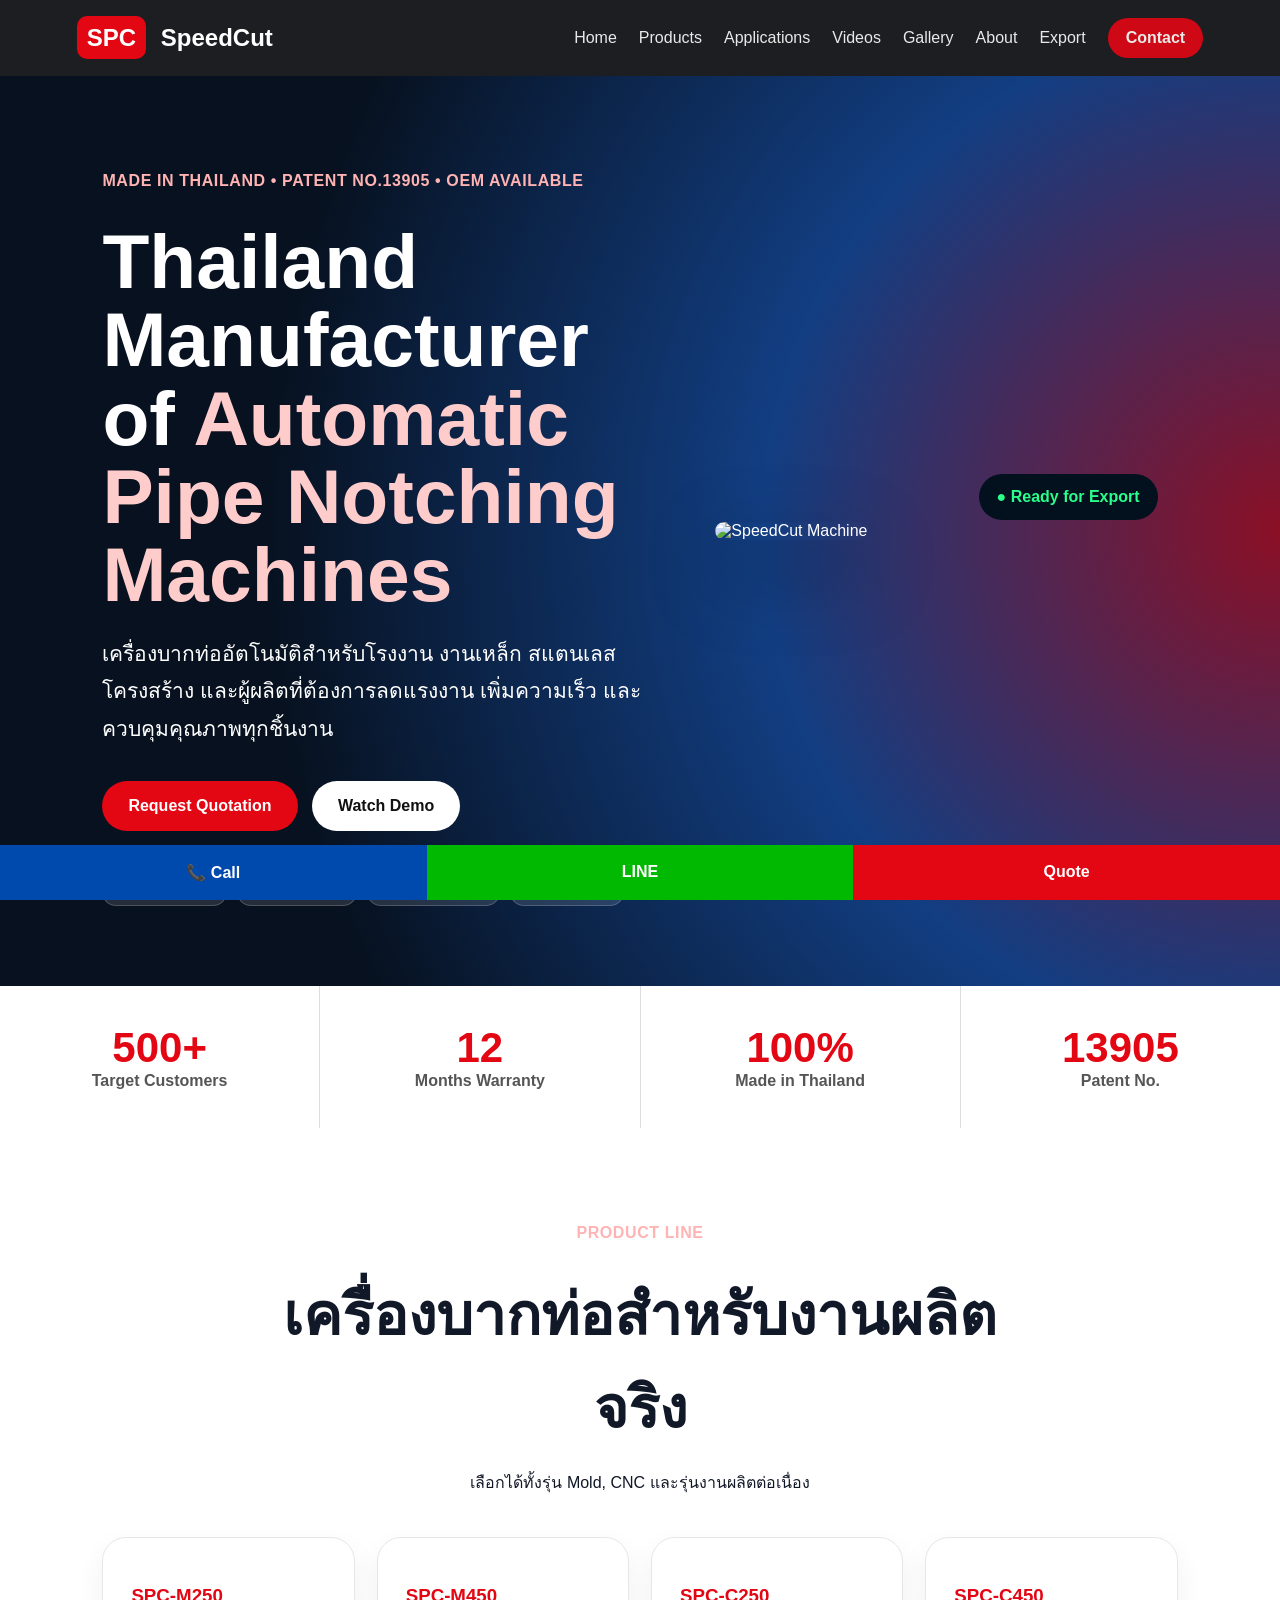
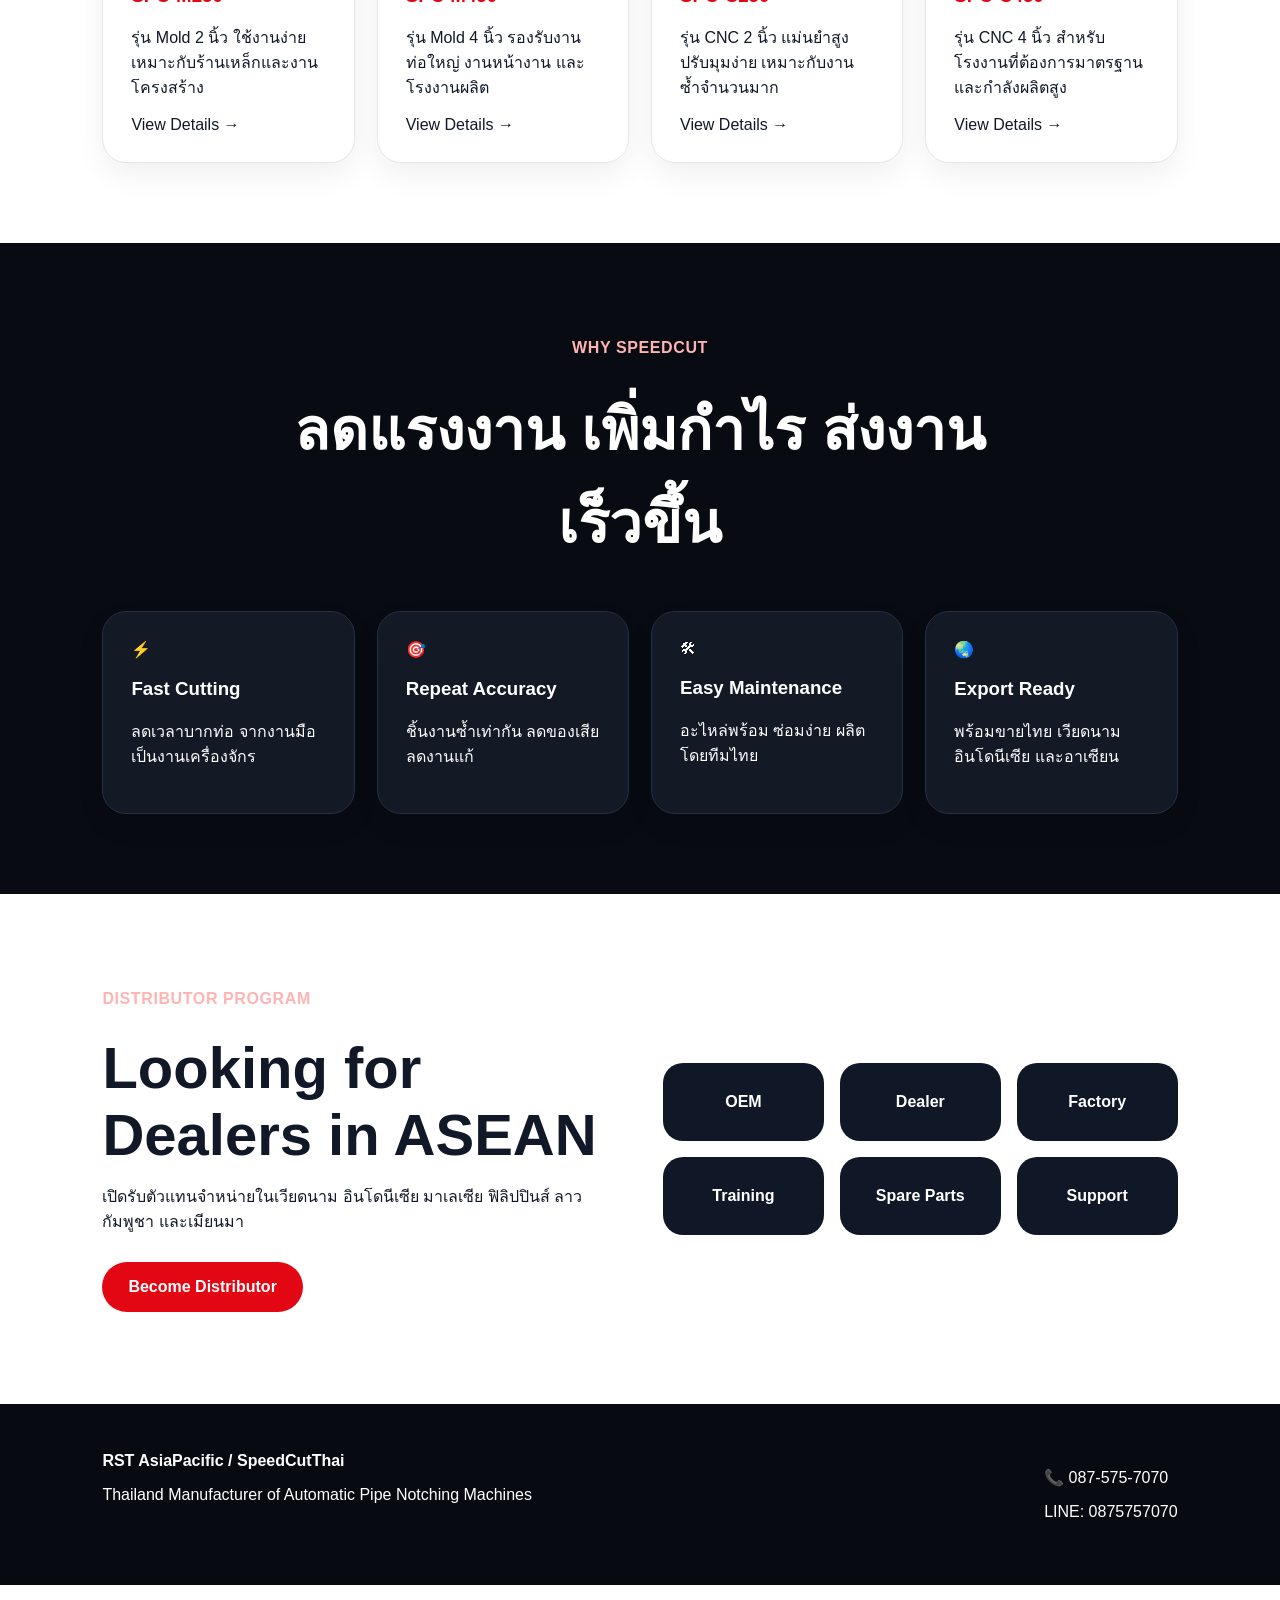
==== index.html @ fc4fe87a "Add files via upload speedcut-export-web 2026-Jun-06 12.04" ====
<!doctype html>
<html lang="th">
<head>
  <meta charset="utf-8">
  <meta name="viewport" content="width=device-width, initial-scale=1">
  <title>SpeedCutThai | Automatic Pipe Notching Machine Manufacturer</title>
  <meta name="description" content="SpeedCutThai ผู้ผลิตเครื่องบากท่ออัตโนมัติจากประเทศไทย รองรับตลาดไทย เวียดนาม อินโดนีเซีย และอาเซียน">
  <link rel="stylesheet" href="css/style.css">
</head>
<body>
<header class="topbar">
  <a class="brand" href="index.html"><span>SPC</span> SpeedCut</a>
  <button class="menu-btn" onclick="toggleMenu()">☰</button>
  <nav id="nav">
    <a href="index.html">Home</a><a href="products.html">Products</a><a href="applications.html">Applications</a><a href="videos.html">Videos</a><a href="gallery.html">Gallery</a><a href="about.html">About</a><a href="export.html">Export</a><a href="contact.html" class="nav-cta">Contact</a>
  </nav>
</header>

<section class="hero">
  <div class="hero-copy reveal">
    <p class="eyebrow">Made in Thailand • Patent No.13905 • OEM Available</p>
    <h1>Thailand Manufacturer of <span>Automatic Pipe Notching Machines</span></h1>
    <p class="lead">เครื่องบากท่ออัตโนมัติสำหรับโรงงาน งานเหล็ก สแตนเลส โครงสร้าง และผู้ผลิตที่ต้องการลดแรงงาน เพิ่มความเร็ว และควบคุมคุณภาพทุกชิ้นงาน</p>
    <div class="hero-actions">
      <a href="contact.html" class="btn red">Request Quotation</a>
      <a href="videos.html" class="btn dark">Watch Demo</a>
    </div>
    <div class="badges"><b>🇹🇭 Thailand</b><b>🇻🇳 Vietnam</b><b>🇮🇩 Indonesia</b><b>🌏 ASEAN</b></div>
  </div>
  <div class="machine-card reveal"><img src="https://www.robotthai.com/wp-content/uploads/2026/02/58P.jpg" alt="SpeedCut Machine"><div class="status">● Ready for Export</div></div>
</section>

<section class="stats reveal">
  <div><strong data-count="500">500+</strong><span>Target Customers</span></div>
  <div><strong>12</strong><span>Months Warranty</span></div>
  <div><strong>100%</strong><span>Made in Thailand</span></div>
  <div><strong>13905</strong><span>Patent No.</span></div>
</section>

<section class="section">
  <div class="section-head reveal"><p class="eyebrow">Product Line</p><h2>เครื่องบากท่อสำหรับงานผลิตจริง</h2><p>เลือกได้ทั้งรุ่น Mold, CNC และรุ่นงานผลิตต่อเนื่อง</p></div>
  <div class="grid cards">
    <article class="card reveal"><h3>SPC-M250</h3><p>รุ่น Mold 2 นิ้ว ใช้งานง่าย เหมาะกับร้านเหล็กและงานโครงสร้าง</p><a href="products.html">View Details →</a></article>
    <article class="card reveal"><h3>SPC-M450</h3><p>รุ่น Mold 4 นิ้ว รองรับงานท่อใหญ่ งานหน้างาน และโรงงานผลิต</p><a href="products.html">View Details →</a></article>
    <article class="card reveal"><h3>SPC-C250</h3><p>รุ่น CNC 2 นิ้ว แม่นยำสูง ปรับมุมง่าย เหมาะกับงานซ้ำจำนวนมาก</p><a href="products.html">View Details →</a></article>
    <article class="card reveal"><h3>SPC-C450</h3><p>รุ่น CNC 4 นิ้ว สำหรับโรงงานที่ต้องการมาตรฐานและกำลังผลิตสูง</p><a href="products.html">View Details →</a></article>
  </div>
</section>

<section class="section dark-section">
  <div class="section-head reveal"><p class="eyebrow">Why SpeedCut</p><h2>ลดแรงงาน เพิ่มกำไร ส่งงานเร็วขึ้น</h2></div>
  <div class="feature-grid">
    <div class="feature reveal">⚡ <h3>Fast Cutting</h3><p>ลดเวลาบากท่อ จากงานมือเป็นงานเครื่องจักร</p></div>
    <div class="feature reveal">🎯 <h3>Repeat Accuracy</h3><p>ชิ้นงานซ้ำเท่ากัน ลดของเสีย ลดงานแก้</p></div>
    <div class="feature reveal">🛠 <h3>Easy Maintenance</h3><p>อะไหล่พร้อม ซ่อมง่าย ผลิตโดยทีมไทย</p></div>
    <div class="feature reveal">🌏 <h3>Export Ready</h3><p>พร้อมขายไทย เวียดนาม อินโดนีเซีย และอาเซียน</p></div>
  </div>
</section>

<section class="section split">
  <div class="reveal"><p class="eyebrow">Distributor Program</p><h2>Looking for Dealers in ASEAN</h2><p>เปิดรับตัวแทนจำหน่ายในเวียดนาม อินโดนีเซีย มาเลเซีย ฟิลิปปินส์ ลาว กัมพูชา และเมียนมา</p><a href="export.html" class="btn red">Become Distributor</a></div>
  <div class="export-box reveal"><b>OEM</b><b>Dealer</b><b>Factory</b><b>Training</b><b>Spare Parts</b><b>Support</b></div>
</section>

<footer class="footer"><div><b>RST AsiaPacific / SpeedCutThai</b><p>Thailand Manufacturer of Automatic Pipe Notching Machines</p></div><div><p>📞 087-575-7070</p><p>LINE: 0875757070</p></div></footer>
<div class="sticky"><a href="tel:0875757070">📞 Call</a><a href="https://line.me/ti/p/@autocut">LINE</a><a href="contact.html">Quote</a></div>
<script src="js/app.js"></script>
</body>
</html>
---- css/style.css ----
:root{--red:#e30613;--dark:#090b10;--steel:#151922;--blue:#0b3a7a;--soft:#f4f6f8;--text:#111827}*{box-sizing:border-box}body{margin:0;font-family:Arial,'Noto Sans Thai',sans-serif;color:var(--text);background:#fff;padding-bottom:64px}a{text-decoration:none;color:inherit}.topbar{position:sticky;top:0;z-index:1000;height:76px;background:rgba(9,11,16,.92);backdrop-filter:blur(10px);display:flex;align-items:center;justify-content:space-between;padding:0 6vw;color:#fff}.brand{font-size:24px;font-weight:900}.brand span{background:var(--red);padding:8px 10px;border-radius:10px;margin-right:8px}.topbar nav{display:flex;gap:22px;align-items:center}.topbar nav a{opacity:.9}.nav-cta{background:var(--red);padding:11px 18px;border-radius:999px;font-weight:800}.menu-btn{display:none;background:none;border:0;color:white;font-size:28px}.hero{min-height:calc(100vh - 76px);display:grid;grid-template-columns:1.1fr .9fr;gap:48px;align-items:center;padding:80px 8vw;background:radial-gradient(circle at right,#8b1026 0,#123e82 38%,#07111f 75%);color:#fff}.eyebrow{display:inline-block;color:#ffb3b3;font-weight:800;letter-spacing:.6px;text-transform:uppercase}.hero h1{font-size:clamp(42px,6vw,78px);line-height:1.02;margin:16px 0}.hero h1 span{color:#ffcccc}.lead{font-size:21px;line-height:1.8;max-width:760px}.btn{display:inline-block;padding:16px 26px;border-radius:999px;font-weight:900;margin:12px 10px 12px 0}.btn.red{background:var(--red);color:#fff}.btn.dark{background:#fff;color:#111}.badges{display:flex;flex-wrap:wrap;gap:10px;margin-top:18px}.badges b,.country-grid b{background:rgba(255,255,255,.12);border:1px solid rgba(255,255,255,.18);padding:12px 16px;border-radius:14px}.machine-card{position:relative}.machine-card img{width:100%;border-radius:28px;box-shadow:0 30px 80px rgba(0,0,0,.45)}.status{position:absolute;right:20px;bottom:20px;background:#03111f;color:#29ff8a;padding:14px 18px;border-radius:999px;font-weight:900}.stats{display:grid;grid-template-columns:repeat(4,1fr);gap:1px;background:#ddd}.stats div{padding:38px 20px;text-align:center;background:#fff}.stats strong{display:block;font-size:42px;color:var(--red)}.stats span{font-weight:700;color:#555}.section,.page{padding:80px 8vw}.section-head{text-align:center;max-width:760px;margin:0 auto 42px}.section h2,.page h1{font-size:clamp(34px,5vw,58px);margin:10px 0}.grid{display:grid;grid-template-columns:repeat(4,1fr);gap:22px}.card,.product,.feature{background:#fff;border:1px solid #e5e7eb;border-radius:24px;padding:28px;box-shadow:0 12px 30px rgba(0,0,0,.06)}.card h3,.product h2{color:var(--red)}.dark-section{background:#080b12;color:#fff}.dark-section .feature{background:#131925;border-color:#263041}.feature-grid{display:grid;grid-template-columns:repeat(4,1fr);gap:22px}.split{display:grid;grid-template-columns:1fr 1fr;gap:46px;align-items:center}.export-box,.country-grid{display:grid;grid-template-columns:repeat(3,1fr);gap:16px}.export-box b,.country-grid b{background:#101827;color:#fff;border-radius:20px;padding:30px;text-align:center}.footer{background:#070a10;color:#fff;padding:48px 8vw;display:flex;justify-content:space-between;gap:30px}.sticky{position:fixed;left:0;right:0;bottom:0;display:grid;grid-template-columns:repeat(3,1fr);z-index:2000}.sticky a{text-align:center;padding:18px;color:#fff;font-weight:900}.sticky a:nth-child(1){background:#004aad}.sticky a:nth-child(2){background:#00b900}.sticky a:nth-child(3){background:var(--red)}.video-grid{grid-template-columns:repeat(2,1fr)}iframe{width:100%;aspect-ratio:16/9;border:0;border-radius:20px}.gallery{display:grid;grid-template-columns:repeat(4,1fr);gap:18px}.gallery img{width:100%;height:260px;object-fit:cover;border-radius:22px}.reveal{opacity:0;transform:translateY(26px);transition:.7s ease}.reveal.show{opacity:1;transform:none}@media(max-width:900px){.menu-btn{display:block}.topbar nav{display:none;position:absolute;left:0;right:0;top:76px;background:#090b10;flex-direction:column;padding:20px}.topbar nav.open{display:flex}.hero,.split{grid-template-columns:1fr;padding:56px 5vw}.grid,.feature-grid,.stats,.gallery{grid-template-columns:1fr}.video-grid{grid-template-columns:1fr}.footer{flex-direction:column}.page,.section{padding:56px 5vw}.topbar{padding:0 5vw}}
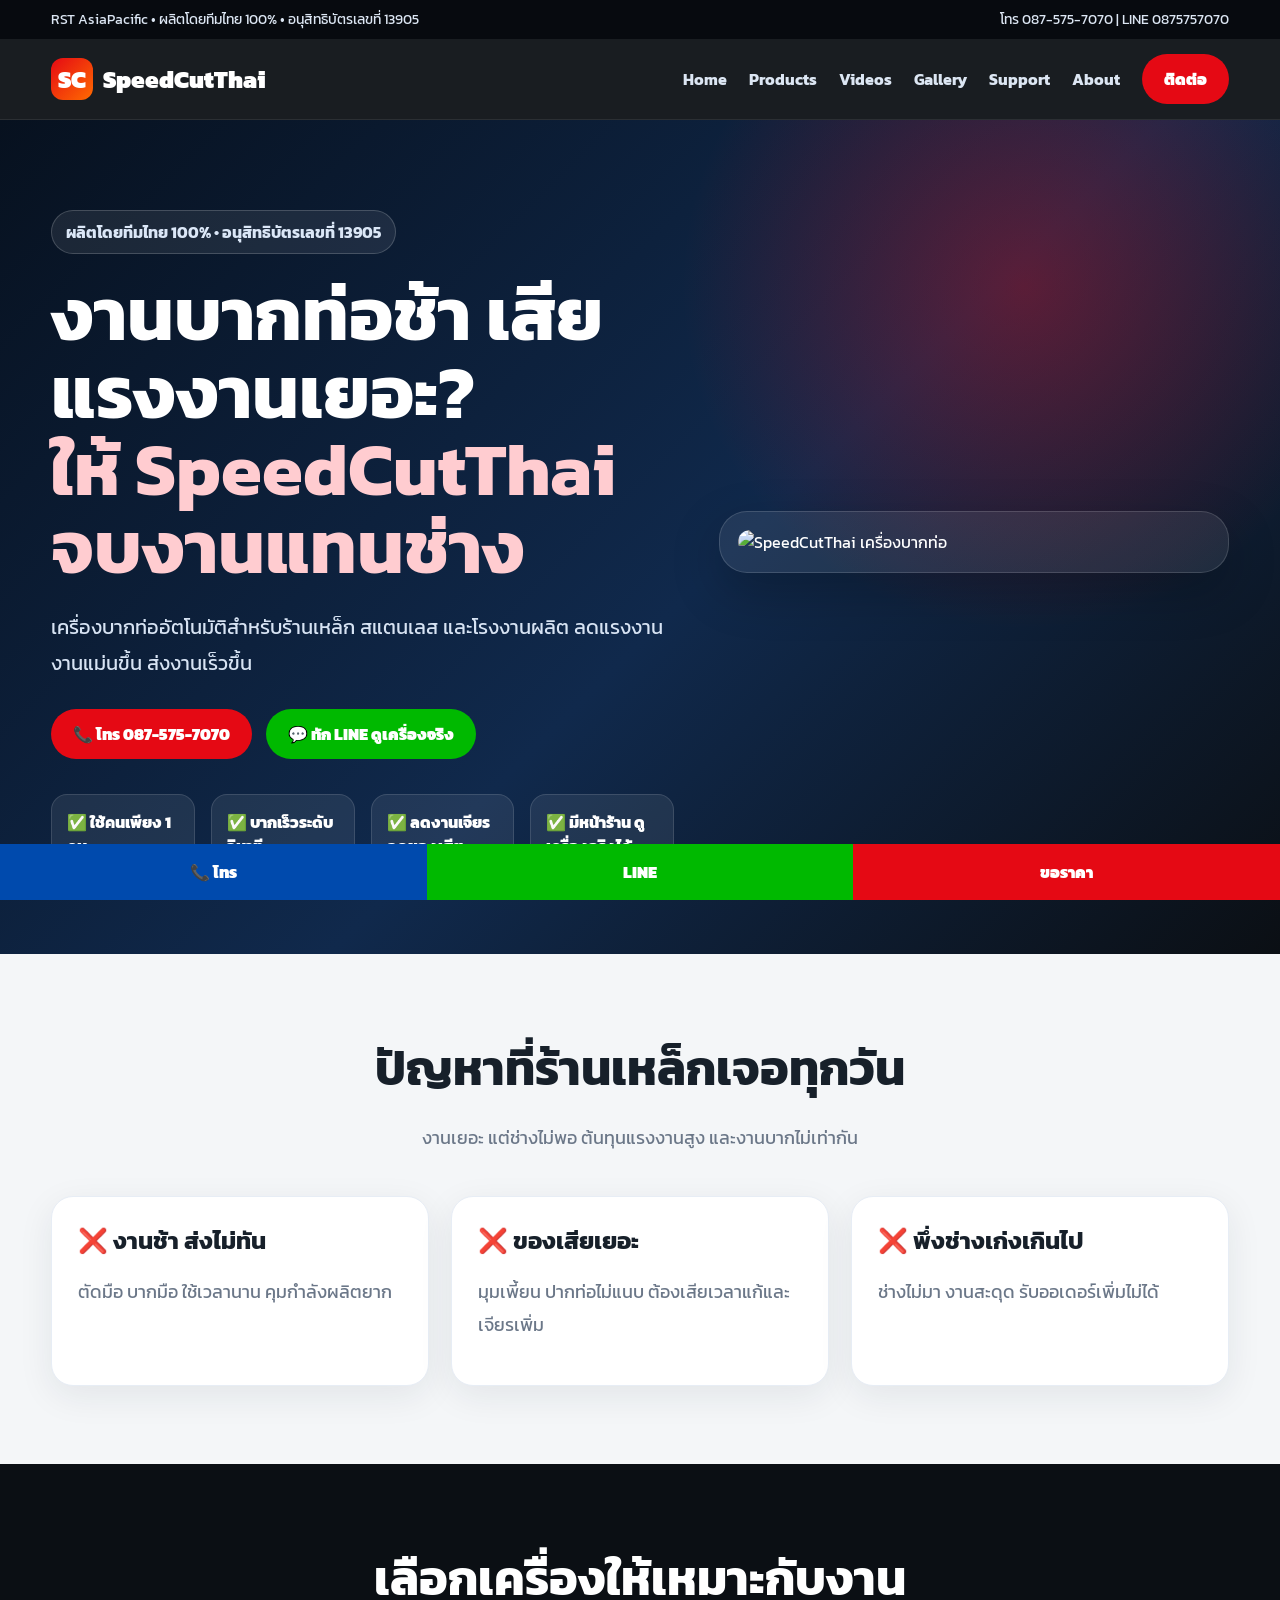
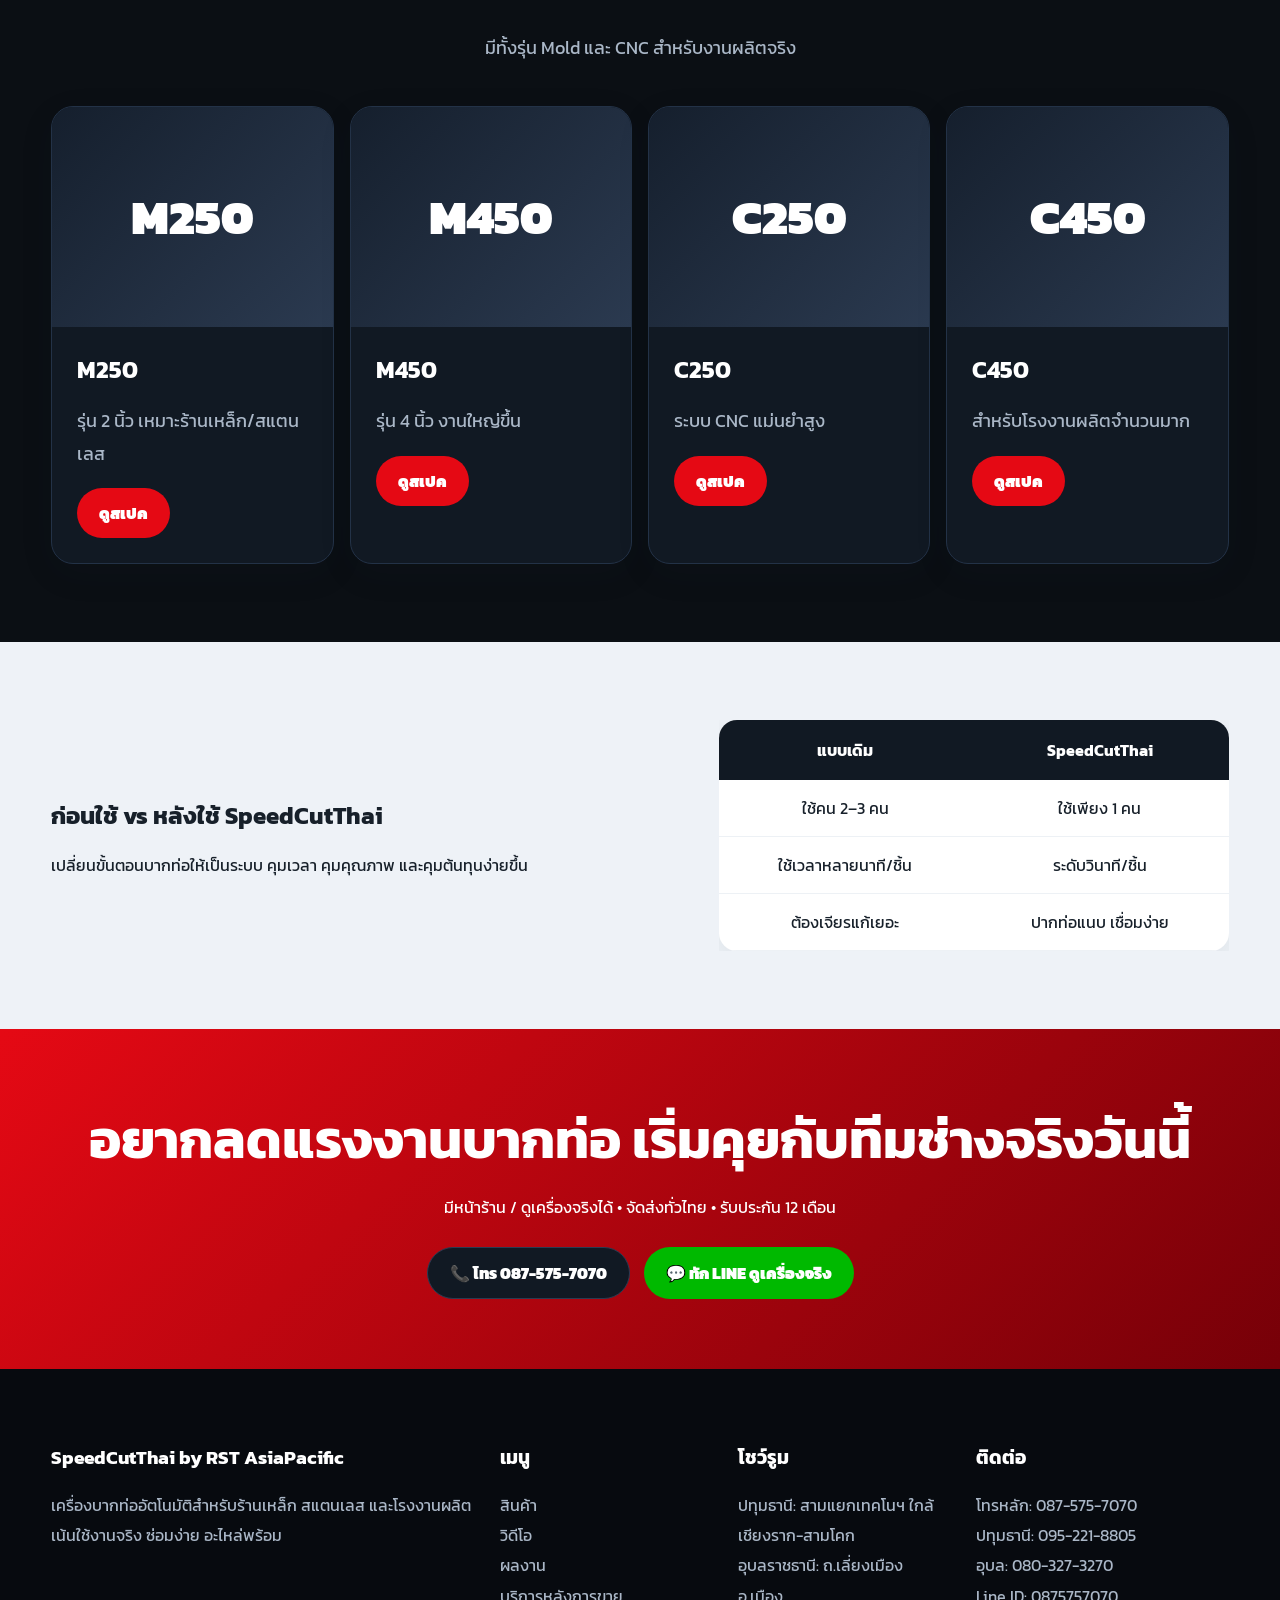
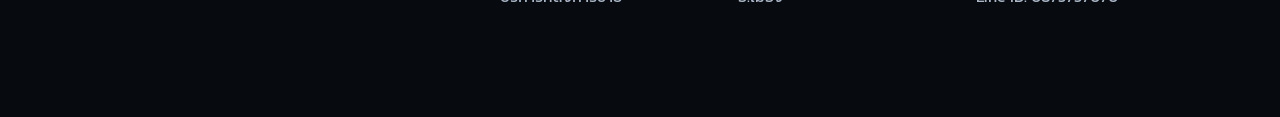
==== commit c458cda1: "Add files via upload speedcut-global-web 2026Jun06 12.50" ====
--- a/index.html
+++ b/index.html
@@ -1,69 +1 @@
-<!doctype html>
-<html lang="th">
-<head>
-  <meta charset="utf-8">
-  <meta name="viewport" content="width=device-width, initial-scale=1">
-  <title>SpeedCutThai | Automatic Pipe Notching Machine Manufacturer</title>
-  <meta name="description" content="SpeedCutThai ผู้ผลิตเครื่องบากท่ออัตโนมัติจากประเทศไทย รองรับตลาดไทย เวียดนาม อินโดนีเซีย และอาเซียน">
-  <link rel="stylesheet" href="css/style.css">
-</head>
-<body>
-<header class="topbar">
-  <a class="brand" href="index.html"><span>SPC</span> SpeedCut</a>
-  <button class="menu-btn" onclick="toggleMenu()">☰</button>
-  <nav id="nav">
-    <a href="index.html">Home</a><a href="products.html">Products</a><a href="applications.html">Applications</a><a href="videos.html">Videos</a><a href="gallery.html">Gallery</a><a href="about.html">About</a><a href="export.html">Export</a><a href="contact.html" class="nav-cta">Contact</a>
-  </nav>
-</header>
-
-<section class="hero">
-  <div class="hero-copy reveal">
-    <p class="eyebrow">Made in Thailand • Patent No.13905 • OEM Available</p>
-    <h1>Thailand Manufacturer of <span>Automatic Pipe Notching Machines</span></h1>
-    <p class="lead">เครื่องบากท่ออัตโนมัติสำหรับโรงงาน งานเหล็ก สแตนเลส โครงสร้าง และผู้ผลิตที่ต้องการลดแรงงาน เพิ่มความเร็ว และควบคุมคุณภาพทุกชิ้นงาน</p>
-    <div class="hero-actions">
-      <a href="contact.html" class="btn red">Request Quotation</a>
-      <a href="videos.html" class="btn dark">Watch Demo</a>
-    </div>
-    <div class="badges"><b>🇹🇭 Thailand</b><b>🇻🇳 Vietnam</b><b>🇮🇩 Indonesia</b><b>🌏 ASEAN</b></div>
-  </div>
-  <div class="machine-card reveal"><img src="https://www.robotthai.com/wp-content/uploads/2026/02/58P.jpg" alt="SpeedCut Machine"><div class="status">● Ready for Export</div></div>
-</section>
-
-<section class="stats reveal">
-  <div><strong data-count="500">500+</strong><span>Target Customers</span></div>
-  <div><strong>12</strong><span>Months Warranty</span></div>
-  <div><strong>100%</strong><span>Made in Thailand</span></div>
-  <div><strong>13905</strong><span>Patent No.</span></div>
-</section>
-
-<section class="section">
-  <div class="section-head reveal"><p class="eyebrow">Product Line</p><h2>เครื่องบากท่อสำหรับงานผลิตจริง</h2><p>เลือกได้ทั้งรุ่น Mold, CNC และรุ่นงานผลิตต่อเนื่อง</p></div>
-  <div class="grid cards">
-    <article class="card reveal"><h3>SPC-M250</h3><p>รุ่น Mold 2 นิ้ว ใช้งานง่าย เหมาะกับร้านเหล็กและงานโครงสร้าง</p><a href="products.html">View Details →</a></article>
-    <article class="card reveal"><h3>SPC-M450</h3><p>รุ่น Mold 4 นิ้ว รองรับงานท่อใหญ่ งานหน้างาน และโรงงานผลิต</p><a href="products.html">View Details →</a></article>
-    <article class="card reveal"><h3>SPC-C250</h3><p>รุ่น CNC 2 นิ้ว แม่นยำสูง ปรับมุมง่าย เหมาะกับงานซ้ำจำนวนมาก</p><a href="products.html">View Details →</a></article>
-    <article class="card reveal"><h3>SPC-C450</h3><p>รุ่น CNC 4 นิ้ว สำหรับโรงงานที่ต้องการมาตรฐานและกำลังผลิตสูง</p><a href="products.html">View Details →</a></article>
-  </div>
-</section>
-
-<section class="section dark-section">
-  <div class="section-head reveal"><p class="eyebrow">Why SpeedCut</p><h2>ลดแรงงาน เพิ่มกำไร ส่งงานเร็วขึ้น</h2></div>
-  <div class="feature-grid">
-    <div class="feature reveal">⚡ <h3>Fast Cutting</h3><p>ลดเวลาบากท่อ จากงานมือเป็นงานเครื่องจักร</p></div>
-    <div class="feature reveal">🎯 <h3>Repeat Accuracy</h3><p>ชิ้นงานซ้ำเท่ากัน ลดของเสีย ลดงานแก้</p></div>
-    <div class="feature reveal">🛠 <h3>Easy Maintenance</h3><p>อะไหล่พร้อม ซ่อมง่าย ผลิตโดยทีมไทย</p></div>
-    <div class="feature reveal">🌏 <h3>Export Ready</h3><p>พร้อมขายไทย เวียดนาม อินโดนีเซีย และอาเซียน</p></div>
-  </div>
-</section>
-
-<section class="section split">
-  <div class="reveal"><p class="eyebrow">Distributor Program</p><h2>Looking for Dealers in ASEAN</h2><p>เปิดรับตัวแทนจำหน่ายในเวียดนาม อินโดนีเซีย มาเลเซีย ฟิลิปปินส์ ลาว กัมพูชา และเมียนมา</p><a href="export.html" class="btn red">Become Distributor</a></div>
-  <div class="export-box reveal"><b>OEM</b><b>Dealer</b><b>Factory</b><b>Training</b><b>Spare Parts</b><b>Support</b></div>
-</section>
-
-<footer class="footer"><div><b>RST AsiaPacific / SpeedCutThai</b><p>Thailand Manufacturer of Automatic Pipe Notching Machines</p></div><div><p>📞 087-575-7070</p><p>LINE: 0875757070</p></div></footer>
-<div class="sticky"><a href="tel:0875757070">📞 Call</a><a href="https://line.me/ti/p/@autocut">LINE</a><a href="contact.html">Quote</a></div>
-<script src="js/app.js"></script>
-</body>
-</html>
+<!doctype html><html lang="th"><head><meta charset="utf-8"><meta name="viewport" content="width=device-width,initial-scale=1"><title>SpeedCutThai | เครื่องบากท่ออัตโนมัติ</title><meta name="description" content="เครื่องบากท่ออัตโนมัติ SpeedCutThai ผลิตโดยทีมไทย"><link rel="preconnect" href="https://fonts.googleapis.com"><link rel="preconnect" href="https://fonts.gstatic.com" crossorigin><link href="https://fonts.googleapis.com/css2?family=Kanit:wght@400;600;700;900&display=swap" rel="stylesheet"><link rel="stylesheet" href="css/style.css"></head><body><div class="topbar"><div class="container"><span>RST AsiaPacific • ผลิตโดยทีมไทย 100% • อนุสิทธิบัตรเลขที่ 13905</span><span>โทร 087-575-7070 | LINE 0875757070</span></div></div><header class="navbar"><div class="container nav-inner"><a class="logo" href="index.html"><span class="logo-mark">SC</span><span>SpeedCutThai</span></a><button class="menu-toggle">☰ เมนู</button><nav class="menu"><a href="index.html">Home</a><a href="products.html">Products</a><a href="videos.html">Videos</a><a href="gallery.html">Gallery</a><a href="support.html">Support</a><a href="about.html">About</a><a href="contact.html" class="btn btn-red">ติดต่อ</a></nav></div></header><section class="hero"><div class="container hero-grid"><div><span class="badge">ผลิตโดยทีมไทย 100% • อนุสิทธิบัตรเลขที่ 13905</span><h1>งานบากท่อช้า เสียแรงงานเยอะ?<br><span>ให้ SpeedCutThai จบงานแทนช่าง</span></h1><p>เครื่องบากท่ออัตโนมัติสำหรับร้านเหล็ก สแตนเลส และโรงงานผลิต ลดแรงงาน งานแม่นขึ้น ส่งงานเร็วขึ้น</p><div class="hero-actions"><a class="btn btn-red" href="tel:0875757070">📞 โทร 087-575-7070</a><a class="btn btn-green" href="https://line.me/ti/p/@autocut">💬 ทัก LINE ดูเครื่องจริง</a></div><div class="quick"><div>✅ ใช้คนเพียง 1 คน</div><div>✅ บากเร็วระดับวินาที</div><div>✅ ลดงานเจียร ลดของเสีย</div><div>✅ มีหน้าร้าน ดูเครื่องจริงได้</div></div></div><div class="hero-card reveal"><img src="https://www.robotthai.com/wp-content/uploads/2026/02/58P.jpg" alt="SpeedCutThai เครื่องบากท่อ"></div></div></section><section class="section"><div class="container section-head"><h2>ปัญหาที่ร้านเหล็กเจอทุกวัน</h2><p>งานเยอะ แต่ช่างไม่พอ ต้นทุนแรงงานสูง และงานบากไม่เท่ากัน</p></div><div class="container grid"><div class="card reveal"><h3>❌ งานช้า ส่งไม่ทัน</h3><p>ตัดมือ บากมือ ใช้เวลานาน คุมกำลังผลิตยาก</p></div><div class="card reveal"><h3>❌ ของเสียเยอะ</h3><p>มุมเพี้ยน ปากท่อไม่แนบ ต้องเสียเวลาแก้และเจียรเพิ่ม</p></div><div class="card reveal"><h3>❌ พึ่งช่างเก่งเกินไป</h3><p>ช่างไม่มา งานสะดุด รับออเดอร์เพิ่มไม่ได้</p></div></div></section><section class="section dark"><div class="container section-head"><h2>เลือกเครื่องให้เหมาะกับงาน</h2><p>มีทั้งรุ่น Mold และ CNC สำหรับงานผลิตจริง</p></div><div class="container grid4"><div class="card product-card reveal"><div class="product-media">M250</div><div class="product-body"><h3>M250</h3><p>รุ่น 2 นิ้ว เหมาะร้านเหล็ก/สแตนเลส</p><a class="btn btn-red" href="products.html">ดูสเปค</a></div></div><div class="card product-card reveal"><div class="product-media">M450</div><div class="product-body"><h3>M450</h3><p>รุ่น 4 นิ้ว งานใหญ่ขึ้น</p><a class="btn btn-red" href="products.html">ดูสเปค</a></div></div><div class="card product-card reveal"><div class="product-media">C250</div><div class="product-body"><h3>C250</h3><p>ระบบ CNC แม่นยำสูง</p><a class="btn btn-red" href="products.html">ดูสเปค</a></div></div><div class="card product-card reveal"><div class="product-media">C450</div><div class="product-body"><h3>C450</h3><p>สำหรับโรงงานผลิตจำนวนมาก</p><a class="btn btn-red" href="products.html">ดูสเปค</a></div></div></div></section><section class="section soft"><div class="container split"><div><h2>ก่อนใช้ vs หลังใช้ SpeedCutThai</h2><p>เปลี่ยนขั้นตอนบากท่อให้เป็นระบบ คุมเวลา คุมคุณภาพ และคุมต้นทุนง่ายขึ้น</p></div><div class="table-wrap"><table class="compare"><tr><th>แบบเดิม</th><th>SpeedCutThai</th></tr><tr><td>ใช้คน 2–3 คน</td><td>ใช้เพียง 1 คน</td></tr><tr><td>ใช้เวลาหลายนาที/ชิ้น</td><td>ระดับวินาที/ชิ้น</td></tr><tr><td>ต้องเจียรแก้เยอะ</td><td>ปากท่อแนบ เชื่อมง่าย</td></tr></table></div></div></section><section class="cta"><div class="container"><h2>อยากลดแรงงานบากท่อ เริ่มคุยกับทีมช่างจริงวันนี้</h2><p>มีหน้าร้าน / ดูเครื่องจริงได้ • จัดส่งทั่วไทย • รับประกัน 12 เดือน</p><div class="hero-actions" style="justify-content:center"><a class="btn btn-dark" href="tel:0875757070">📞 โทร 087-575-7070</a><a class="btn btn-green" href="https://line.me/ti/p/@autocut">💬 ทัก LINE ดูเครื่องจริง</a></div></div></section><footer class="footer"><div class="container footer-grid"><div><h3>SpeedCutThai by RST AsiaPacific</h3><p>เครื่องบากท่ออัตโนมัติสำหรับร้านเหล็ก สแตนเลส และโรงงานผลิต เน้นใช้งานจริง ซ่อมง่าย อะไหล่พร้อม</p></div><div><h3>เมนู</h3><p><a href="products.html">สินค้า</a><br><a href="videos.html">วิดีโอ</a><br><a href="gallery.html">ผลงาน</a><br><a href="support.html">บริการหลังการขาย</a></p></div><div><h3>โชว์รูม</h3><p>ปทุมธานี: สามแยกเทคโนฯ ใกล้เชียงราก-สามโคก<br>อุบลราชธานี: ถ.เลี่ยงเมือง อ.เมือง</p></div><div><h3>ติดต่อ</h3><p>โทรหลัก: 087-575-7070<br>ปทุมธานี: 095-221-8805<br>อุบล: 080-327-3270<br>Line ID: 0875757070</p></div></div></footer><div class="sticky"><a href="tel:0875757070">📞 โทร</a><a href="https://line.me/ti/p/@autocut">LINE</a><a href="contact.html">ขอราคา</a></div><script src="js/app.js"></script></body></html>
--- a/css/style.css
+++ b/css/style.css
@@ -1 +1 @@
-:root{--red:#e30613;--dark:#090b10;--steel:#151922;--blue:#0b3a7a;--soft:#f4f6f8;--text:#111827}*{box-sizing:border-box}body{margin:0;font-family:Arial,'Noto Sans Thai',sans-serif;color:var(--text);background:#fff;padding-bottom:64px}a{text-decoration:none;color:inherit}.topbar{position:sticky;top:0;z-index:1000;height:76px;background:rgba(9,11,16,.92);backdrop-filter:blur(10px);display:flex;align-items:center;justify-content:space-between;padding:0 6vw;color:#fff}.brand{font-size:24px;font-weight:900}.brand span{background:var(--red);padding:8px 10px;border-radius:10px;margin-right:8px}.topbar nav{display:flex;gap:22px;align-items:center}.topbar nav a{opacity:.9}.nav-cta{background:var(--red);padding:11px 18px;border-radius:999px;font-weight:800}.menu-btn{display:none;background:none;border:0;color:white;font-size:28px}.hero{min-height:calc(100vh - 76px);display:grid;grid-template-columns:1.1fr .9fr;gap:48px;align-items:center;padding:80px 8vw;background:radial-gradient(circle at right,#8b1026 0,#123e82 38%,#07111f 75%);color:#fff}.eyebrow{display:inline-block;color:#ffb3b3;font-weight:800;letter-spacing:.6px;text-transform:uppercase}.hero h1{font-size:clamp(42px,6vw,78px);line-height:1.02;margin:16px 0}.hero h1 span{color:#ffcccc}.lead{font-size:21px;line-height:1.8;max-width:760px}.btn{display:inline-block;padding:16px 26px;border-radius:999px;font-weight:900;margin:12px 10px 12px 0}.btn.red{background:var(--red);color:#fff}.btn.dark{background:#fff;color:#111}.badges{display:flex;flex-wrap:wrap;gap:10px;margin-top:18px}.badges b,.country-grid b{background:rgba(255,255,255,.12);border:1px solid rgba(255,255,255,.18);padding:12px 16px;border-radius:14px}.machine-card{position:relative}.machine-card img{width:100%;border-radius:28px;box-shadow:0 30px 80px rgba(0,0,0,.45)}.status{position:absolute;right:20px;bottom:20px;background:#03111f;color:#29ff8a;padding:14px 18px;border-radius:999px;font-weight:900}.stats{display:grid;grid-template-columns:repeat(4,1fr);gap:1px;background:#ddd}.stats div{padding:38px 20px;text-align:center;background:#fff}.stats strong{display:block;font-size:42px;color:var(--red)}.stats span{font-weight:700;color:#555}.section,.page{padding:80px 8vw}.section-head{text-align:center;max-width:760px;margin:0 auto 42px}.section h2,.page h1{font-size:clamp(34px,5vw,58px);margin:10px 0}.grid{display:grid;grid-template-columns:repeat(4,1fr);gap:22px}.card,.product,.feature{background:#fff;border:1px solid #e5e7eb;border-radius:24px;padding:28px;box-shadow:0 12px 30px rgba(0,0,0,.06)}.card h3,.product h2{color:var(--red)}.dark-section{background:#080b12;color:#fff}.dark-section .feature{background:#131925;border-color:#263041}.feature-grid{display:grid;grid-template-columns:repeat(4,1fr);gap:22px}.split{display:grid;grid-template-columns:1fr 1fr;gap:46px;align-items:center}.export-box,.country-grid{display:grid;grid-template-columns:repeat(3,1fr);gap:16px}.export-box b,.country-grid b{background:#101827;color:#fff;border-radius:20px;padding:30px;text-align:center}.footer{background:#070a10;color:#fff;padding:48px 8vw;display:flex;justify-content:space-between;gap:30px}.sticky{position:fixed;left:0;right:0;bottom:0;display:grid;grid-template-columns:repeat(3,1fr);z-index:2000}.sticky a{text-align:center;padding:18px;color:#fff;font-weight:900}.sticky a:nth-child(1){background:#004aad}.sticky a:nth-child(2){background:#00b900}.sticky a:nth-child(3){background:var(--red)}.video-grid{grid-template-columns:repeat(2,1fr)}iframe{width:100%;aspect-ratio:16/9;border:0;border-radius:20px}.gallery{display:grid;grid-template-columns:repeat(4,1fr);gap:18px}.gallery img{width:100%;height:260px;object-fit:cover;border-radius:22px}.reveal{opacity:0;transform:translateY(26px);transition:.7s ease}.reveal.show{opacity:1;transform:none}@media(max-width:900px){.menu-btn{display:block}.topbar nav{display:none;position:absolute;left:0;right:0;top:76px;background:#090b10;flex-direction:column;padding:20px}.topbar nav.open{display:flex}.hero,.split{grid-template-columns:1fr;padding:56px 5vw}.grid,.feature-grid,.stats,.gallery{grid-template-columns:1fr}.video-grid{grid-template-columns:1fr}.footer{flex-direction:column}.page,.section{padding:56px 5vw}.topbar{padding:0 5vw}}
+:root{--bg:#0b0f14;--panel:#111923;--text:#f5f7fb;--muted:#aab7c7;--red:#e50914;--green:#00b900;--blue:#004aad}*{box-sizing:border-box}html{scroll-behavior:smooth}body{margin:0;font-family:Kanit,Arial,sans-serif;background:#f4f6f8;color:#17202a}a{text-decoration:none;color:inherit}img{max-width:100%;display:block}.container{width:min(1180px,92%);margin:auto}.topbar{background:#070a0f;color:#dce6f3;font-size:14px;padding:9px 0}.topbar .container,.nav-inner{display:flex;justify-content:space-between;align-items:center;gap:15px}.navbar{position:sticky;top:0;z-index:1000;background:rgba(11,15,20,.94);backdrop-filter:blur(12px);border-bottom:1px solid rgba(255,255,255,.08)}.nav-inner{padding:15px 0}.logo{display:flex;align-items:center;gap:10px;color:white;font-weight:900;font-size:24px}.logo-mark{width:42px;height:42px;border-radius:12px;background:linear-gradient(135deg,var(--red),#ff6b00);display:grid;place-items:center}.menu{display:flex;gap:22px;align-items:center;color:#dce6f3;font-weight:700}.menu-toggle{display:none;background:#182332;color:white;border:1px solid #2a3b52;border-radius:10px;padding:10px 12px}.btn{display:inline-flex;align-items:center;justify-content:center;gap:8px;border-radius:999px;padding:13px 22px;font-weight:900}.btn-red{background:var(--red);color:white}.btn-green{background:var(--green);color:white}.btn-dark{background:#111923;color:white;border:1px solid #2a3b52}.hero{background:radial-gradient(circle at 80% 20%,rgba(229,9,20,.35),transparent 28%),linear-gradient(135deg,#07111f,#10294c 55%,#0b0f14);color:white;padding:90px 0 80px}.hero-grid,.split{display:grid;grid-template-columns:1.1fr .9fr;gap:45px;align-items:center}.badge{display:inline-flex;padding:9px 14px;border:1px solid rgba(255,255,255,.18);background:rgba(255,255,255,.08);border-radius:999px;color:#dbe7f7;font-weight:700}.hero h1{font-size:clamp(38px,6vw,74px);line-height:1.05;margin:22px 0}.hero h1 span{color:#ffccd0}.hero p,.page-hero p{font-size:20px;line-height:1.8;color:#d7e3f3}.hero-actions{display:flex;gap:14px;flex-wrap:wrap;margin-top:28px}.hero-card{background:rgba(255,255,255,.08);border:1px solid rgba(255,255,255,.14);border-radius:28px;padding:18px;box-shadow:0 18px 50px rgba(0,0,0,.22)}.hero-card img{border-radius:20px}.quick,.grid4{display:grid;grid-template-columns:repeat(4,1fr);gap:16px}.quick{margin-top:35px}.quick div{background:rgba(255,255,255,.08);border:1px solid rgba(255,255,255,.12);border-radius:16px;padding:15px;font-weight:800}.section{padding:78px 0}.section.dark{background:#0b0f14;color:white}.section.soft{background:#eef2f7}.section-head{text-align:center;margin-bottom:42px}.section-head h2{font-size:clamp(30px,4vw,48px);margin:0 0 12px}.section-head p,.card p{color:#6b7788;font-size:18px;line-height:1.8}.dark .section-head p,.dark .card p{color:#aab7c7}.grid{display:grid;grid-template-columns:repeat(3,1fr);gap:22px}.card,.contact-box{background:white;border-radius:22px;padding:26px;box-shadow:0 10px 35px rgba(24,35,50,.08);border:1px solid #e7edf5}.dark .card{background:#111923;border-color:#233247;color:white}.card h3{font-size:24px;margin:0 0 10px}.product-card{padding:0;overflow:hidden}.product-media{height:220px;background:linear-gradient(135deg,#151f2d,#2b3a50);display:grid;place-items:center;color:white;font-size:48px;font-weight:900}.product-body{padding:25px}.price{color:var(--red);font-size:28px;font-weight:900}.spec-list{padding:0;margin:18px 0;list-style:none}.spec-list li{padding:9px 0;border-bottom:1px solid #edf1f5}.table-wrap{overflow:auto}.compare{width:100%;border-collapse:collapse;background:white;border-radius:18px;overflow:hidden;box-shadow:0 10px 35px rgba(24,35,50,.08)}.compare th{background:#111923;color:white;padding:18px}.compare td{padding:16px;border-bottom:1px solid #edf1f5;text-align:center}.video-grid{display:grid;grid-template-columns:repeat(2,1fr);gap:24px}.video-box{background:#111923;border-radius:22px;overflow:hidden;box-shadow:0 18px 50px rgba(0,0,0,.22)}.ratio{position:relative;padding-bottom:56.25%;height:0}.ratio iframe{position:absolute;inset:0;width:100%;height:100%;border:0}.video-info{padding:20px;color:white}.gallery{display:grid;grid-template-columns:repeat(4,1fr);gap:16px}.gallery figure{margin:0;border-radius:18px;overflow:hidden;position:relative;background:#111923}.gallery img{width:100%;height:230px;object-fit:cover;transition:.35s}.gallery figure:hover img{transform:scale(1.06)}.gallery figcaption{position:absolute;left:0;right:0;bottom:0;color:white;padding:36px 15px 14px;background:linear-gradient(transparent,rgba(0,0,0,.82));font-weight:800}.cta{background:linear-gradient(135deg,#e50914,#760008);color:white;text-align:center;padding:70px 0}.cta h2{font-size:clamp(30px,5vw,54px);margin:0 0 14px}.footer{background:#070a0f;color:#dce6f3;padding:55px 0 90px}.footer-grid{display:grid;grid-template-columns:2fr 1fr 1fr 1.2fr;gap:28px}.footer h3{color:white}.footer a,.footer p{color:#aab7c7;line-height:1.9}.sticky{position:fixed;left:0;right:0;bottom:0;display:grid;grid-template-columns:1fr 1fr 1fr;z-index:2000}.sticky a{text-align:center;color:white;font-weight:900;padding:16px}.sticky a:nth-child(1){background:#004aad}.sticky a:nth-child(2){background:#00b900}.sticky a:nth-child(3){background:#e50914}.page-hero{background:linear-gradient(135deg,#0b0f14,#162236);color:white;padding:70px 0}.page-hero h1{font-size:clamp(36px,5vw,62px);margin:0}input,textarea,select{width:100%;padding:15px;border:1px solid #d7dfea;border-radius:12px;margin-bottom:14px;font:inherit}.reveal{opacity:0;transform:translateY(18px);transition:.7s}.reveal.show{opacity:1;transform:none}@media(max-width:900px){.menu{display:none;position:absolute;left:4%;right:4%;top:74px;flex-direction:column;background:#111923;padding:22px;border-radius:18px}.menu.open{display:flex}.menu-toggle{display:block}.hero-grid,.split,.footer-grid{grid-template-columns:1fr}.quick,.grid4,.grid{grid-template-columns:1fr 1fr}.gallery{grid-template-columns:1fr 1fr}.video-grid{grid-template-columns:1fr}}@media(max-width:560px){.quick,.grid,.grid4,.gallery{grid-template-columns:1fr}.hero{padding:60px 0}.topbar{display:none}.sticky a{font-size:14px;padding:14px 8px}.section{padding:55px 0}}
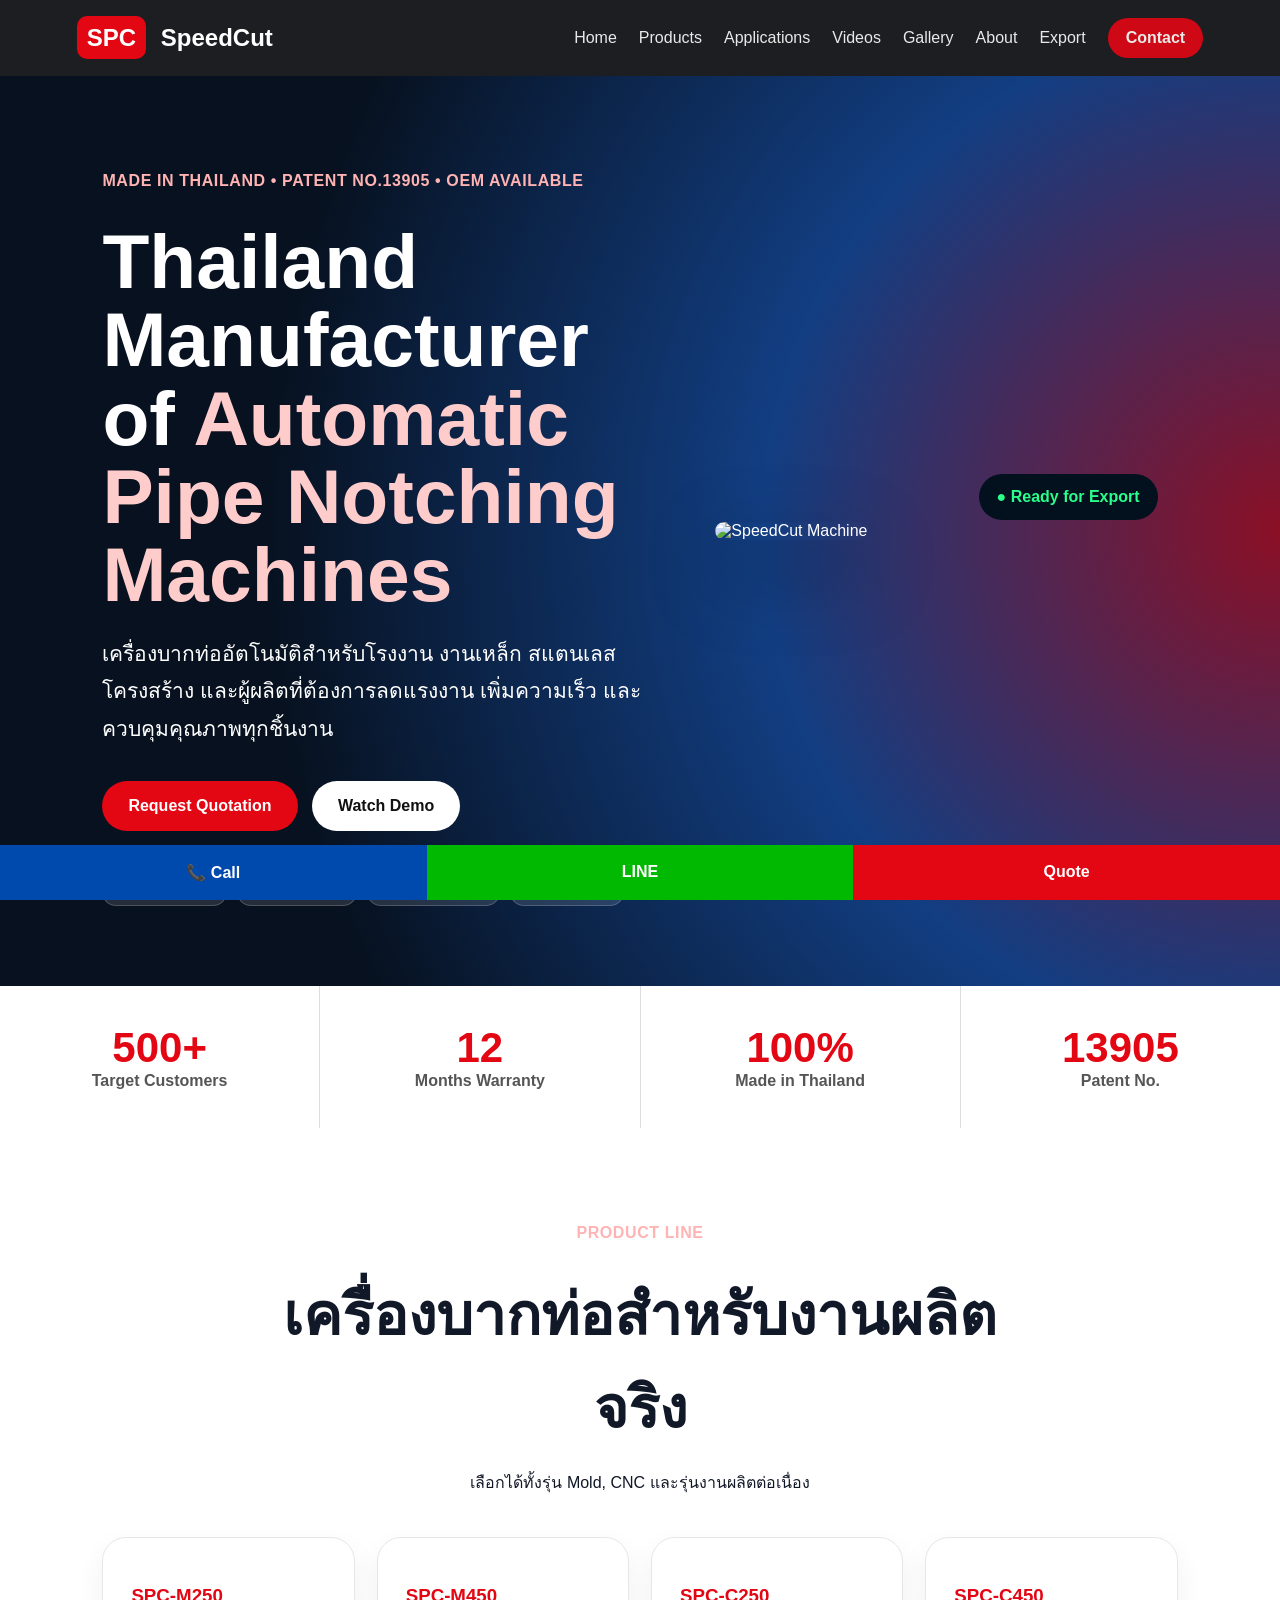
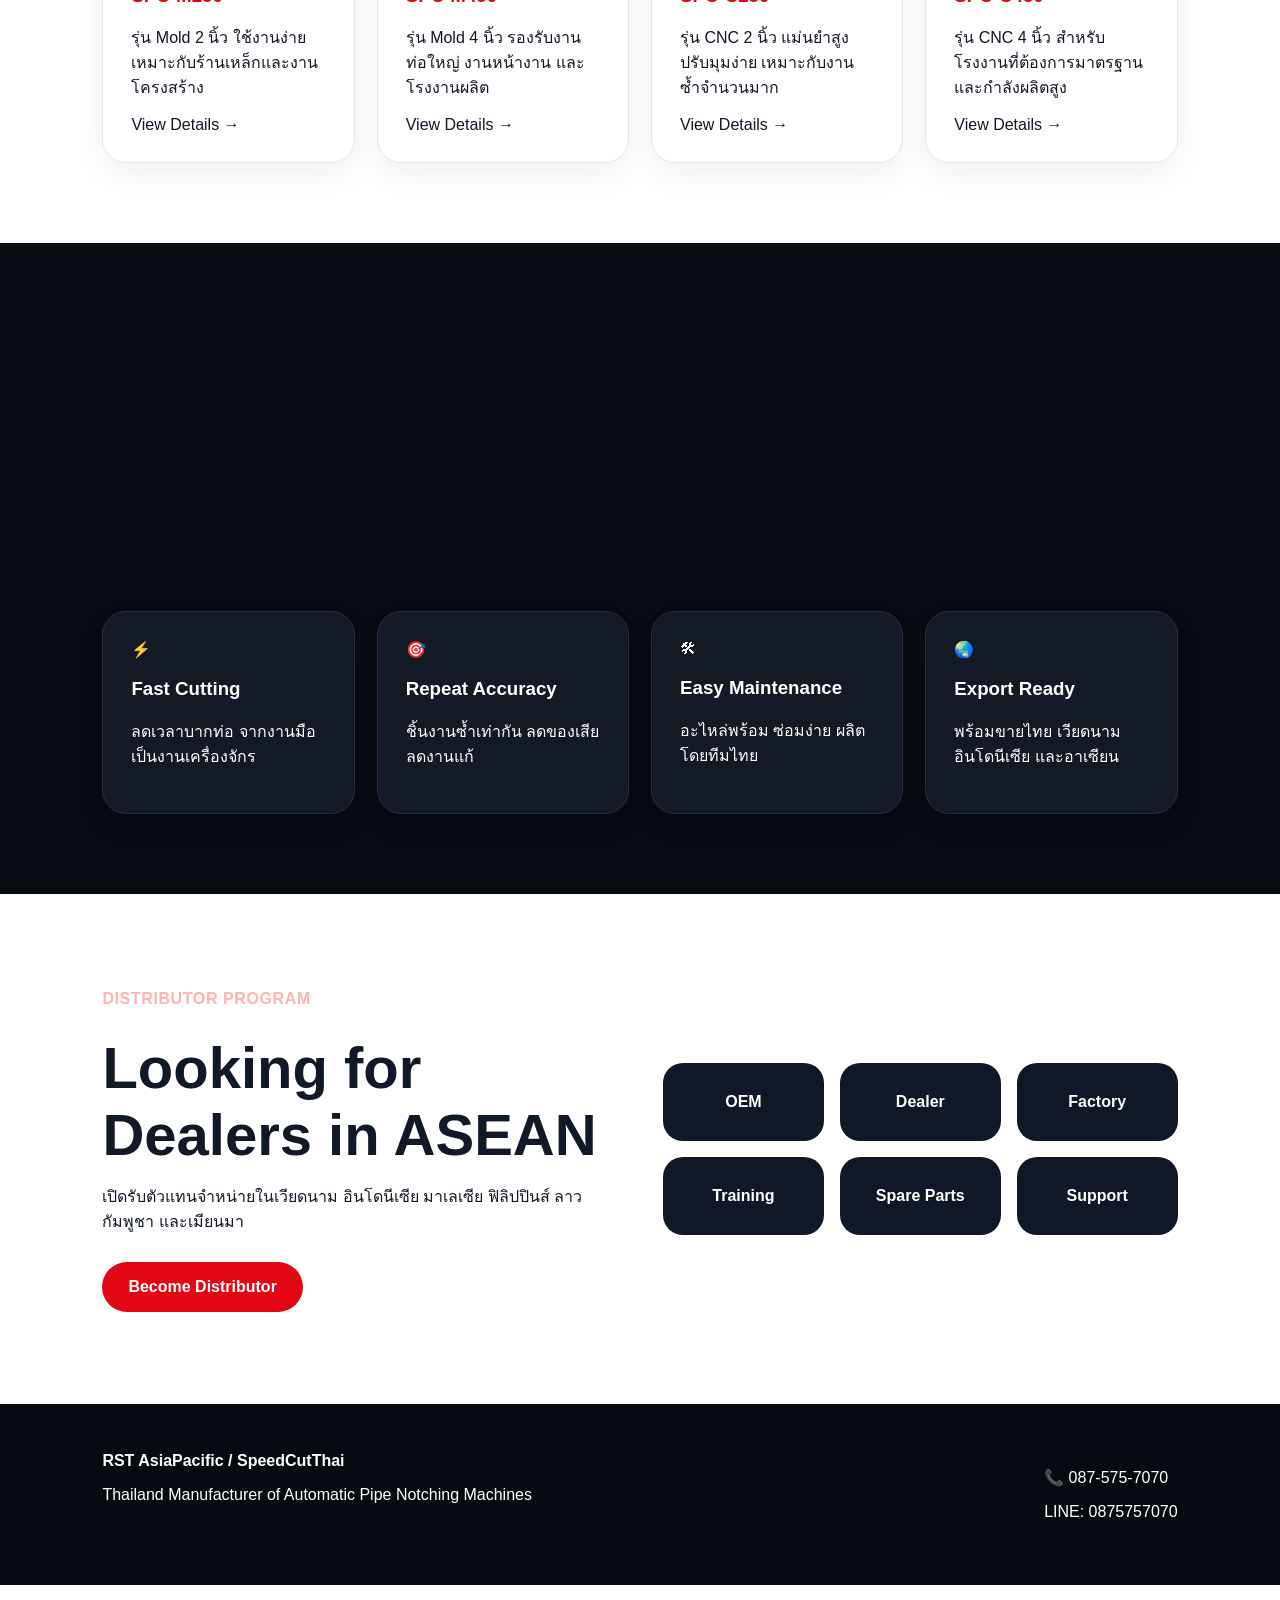
==== commit e23f2a5e: "Add files via upload speedcut-export-web 2026Jun06 12.55" ====
--- a/index.html
+++ b/index.html
@@ -1 +1,69 @@
-<!doctype html><html lang="th"><head><meta charset="utf-8"><meta name="viewport" content="width=device-width,initial-scale=1"><title>SpeedCutThai | เครื่องบากท่ออัตโนมัติ</title><meta name="description" content="เครื่องบากท่ออัตโนมัติ SpeedCutThai ผลิตโดยทีมไทย"><link rel="preconnect" href="https://fonts.googleapis.com"><link rel="preconnect" href="https://fonts.gstatic.com" crossorigin><link href="https://fonts.googleapis.com/css2?family=Kanit:wght@400;600;700;900&display=swap" rel="stylesheet"><link rel="stylesheet" href="css/style.css"></head><body><div class="topbar"><div class="container"><span>RST AsiaPacific • ผลิตโดยทีมไทย 100% • อนุสิทธิบัตรเลขที่ 13905</span><span>โทร 087-575-7070 | LINE 0875757070</span></div></div><header class="navbar"><div class="container nav-inner"><a class="logo" href="index.html"><span class="logo-mark">SC</span><span>SpeedCutThai</span></a><button class="menu-toggle">☰ เมนู</button><nav class="menu"><a href="index.html">Home</a><a href="products.html">Products</a><a href="videos.html">Videos</a><a href="gallery.html">Gallery</a><a href="support.html">Support</a><a href="about.html">About</a><a href="contact.html" class="btn btn-red">ติดต่อ</a></nav></div></header><section class="hero"><div class="container hero-grid"><div><span class="badge">ผลิตโดยทีมไทย 100% • อนุสิทธิบัตรเลขที่ 13905</span><h1>งานบากท่อช้า เสียแรงงานเยอะ?<br><span>ให้ SpeedCutThai จบงานแทนช่าง</span></h1><p>เครื่องบากท่ออัตโนมัติสำหรับร้านเหล็ก สแตนเลส และโรงงานผลิต ลดแรงงาน งานแม่นขึ้น ส่งงานเร็วขึ้น</p><div class="hero-actions"><a class="btn btn-red" href="tel:0875757070">📞 โทร 087-575-7070</a><a class="btn btn-green" href="https://line.me/ti/p/@autocut">💬 ทัก LINE ดูเครื่องจริง</a></div><div class="quick"><div>✅ ใช้คนเพียง 1 คน</div><div>✅ บากเร็วระดับวินาที</div><div>✅ ลดงานเจียร ลดของเสีย</div><div>✅ มีหน้าร้าน ดูเครื่องจริงได้</div></div></div><div class="hero-card reveal"><img src="https://www.robotthai.com/wp-content/uploads/2026/02/58P.jpg" alt="SpeedCutThai เครื่องบากท่อ"></div></div></section><section class="section"><div class="container section-head"><h2>ปัญหาที่ร้านเหล็กเจอทุกวัน</h2><p>งานเยอะ แต่ช่างไม่พอ ต้นทุนแรงงานสูง และงานบากไม่เท่ากัน</p></div><div class="container grid"><div class="card reveal"><h3>❌ งานช้า ส่งไม่ทัน</h3><p>ตัดมือ บากมือ ใช้เวลานาน คุมกำลังผลิตยาก</p></div><div class="card reveal"><h3>❌ ของเสียเยอะ</h3><p>มุมเพี้ยน ปากท่อไม่แนบ ต้องเสียเวลาแก้และเจียรเพิ่ม</p></div><div class="card reveal"><h3>❌ พึ่งช่างเก่งเกินไป</h3><p>ช่างไม่มา งานสะดุด รับออเดอร์เพิ่มไม่ได้</p></div></div></section><section class="section dark"><div class="container section-head"><h2>เลือกเครื่องให้เหมาะกับงาน</h2><p>มีทั้งรุ่น Mold และ CNC สำหรับงานผลิตจริง</p></div><div class="container grid4"><div class="card product-card reveal"><div class="product-media">M250</div><div class="product-body"><h3>M250</h3><p>รุ่น 2 นิ้ว เหมาะร้านเหล็ก/สแตนเลส</p><a class="btn btn-red" href="products.html">ดูสเปค</a></div></div><div class="card product-card reveal"><div class="product-media">M450</div><div class="product-body"><h3>M450</h3><p>รุ่น 4 นิ้ว งานใหญ่ขึ้น</p><a class="btn btn-red" href="products.html">ดูสเปค</a></div></div><div class="card product-card reveal"><div class="product-media">C250</div><div class="product-body"><h3>C250</h3><p>ระบบ CNC แม่นยำสูง</p><a class="btn btn-red" href="products.html">ดูสเปค</a></div></div><div class="card product-card reveal"><div class="product-media">C450</div><div class="product-body"><h3>C450</h3><p>สำหรับโรงงานผลิตจำนวนมาก</p><a class="btn btn-red" href="products.html">ดูสเปค</a></div></div></div></section><section class="section soft"><div class="container split"><div><h2>ก่อนใช้ vs หลังใช้ SpeedCutThai</h2><p>เปลี่ยนขั้นตอนบากท่อให้เป็นระบบ คุมเวลา คุมคุณภาพ และคุมต้นทุนง่ายขึ้น</p></div><div class="table-wrap"><table class="compare"><tr><th>แบบเดิม</th><th>SpeedCutThai</th></tr><tr><td>ใช้คน 2–3 คน</td><td>ใช้เพียง 1 คน</td></tr><tr><td>ใช้เวลาหลายนาที/ชิ้น</td><td>ระดับวินาที/ชิ้น</td></tr><tr><td>ต้องเจียรแก้เยอะ</td><td>ปากท่อแนบ เชื่อมง่าย</td></tr></table></div></div></section><section class="cta"><div class="container"><h2>อยากลดแรงงานบากท่อ เริ่มคุยกับทีมช่างจริงวันนี้</h2><p>มีหน้าร้าน / ดูเครื่องจริงได้ • จัดส่งทั่วไทย • รับประกัน 12 เดือน</p><div class="hero-actions" style="justify-content:center"><a class="btn btn-dark" href="tel:0875757070">📞 โทร 087-575-7070</a><a class="btn btn-green" href="https://line.me/ti/p/@autocut">💬 ทัก LINE ดูเครื่องจริง</a></div></div></section><footer class="footer"><div class="container footer-grid"><div><h3>SpeedCutThai by RST AsiaPacific</h3><p>เครื่องบากท่ออัตโนมัติสำหรับร้านเหล็ก สแตนเลส และโรงงานผลิต เน้นใช้งานจริง ซ่อมง่าย อะไหล่พร้อม</p></div><div><h3>เมนู</h3><p><a href="products.html">สินค้า</a><br><a href="videos.html">วิดีโอ</a><br><a href="gallery.html">ผลงาน</a><br><a href="support.html">บริการหลังการขาย</a></p></div><div><h3>โชว์รูม</h3><p>ปทุมธานี: สามแยกเทคโนฯ ใกล้เชียงราก-สามโคก<br>อุบลราชธานี: ถ.เลี่ยงเมือง อ.เมือง</p></div><div><h3>ติดต่อ</h3><p>โทรหลัก: 087-575-7070<br>ปทุมธานี: 095-221-8805<br>อุบล: 080-327-3270<br>Line ID: 0875757070</p></div></div></footer><div class="sticky"><a href="tel:0875757070">📞 โทร</a><a href="https://line.me/ti/p/@autocut">LINE</a><a href="contact.html">ขอราคา</a></div><script src="js/app.js"></script></body></html>+<!doctype html>
+<html lang="th">
+<head>
+  <meta charset="utf-8">
+  <meta name="viewport" content="width=device-width, initial-scale=1">
+  <title>SpeedCutThai | Automatic Pipe Notching Machine Manufacturer</title>
+  <meta name="description" content="SpeedCutThai ผู้ผลิตเครื่องบากท่ออัตโนมัติจากประเทศไทย รองรับตลาดไทย เวียดนาม อินโดนีเซีย และอาเซียน">
+  <link rel="stylesheet" href="css/style.css">
+</head>
+<body>
+<header class="topbar">
+  <a class="brand" href="index.html"><span>SPC</span> SpeedCut</a>
+  <button class="menu-btn" onclick="toggleMenu()">☰</button>
+  <nav id="nav">
+    <a href="index.html">Home</a><a href="products.html">Products</a><a href="applications.html">Applications</a><a href="videos.html">Videos</a><a href="gallery.html">Gallery</a><a href="about.html">About</a><a href="export.html">Export</a><a href="contact.html" class="nav-cta">Contact</a>
+  </nav>
+</header>
+
+<section class="hero">
+  <div class="hero-copy reveal">
+    <p class="eyebrow">Made in Thailand • Patent No.13905 • OEM Available</p>
+    <h1>Thailand Manufacturer of <span>Automatic Pipe Notching Machines</span></h1>
+    <p class="lead">เครื่องบากท่ออัตโนมัติสำหรับโรงงาน งานเหล็ก สแตนเลส โครงสร้าง และผู้ผลิตที่ต้องการลดแรงงาน เพิ่มความเร็ว และควบคุมคุณภาพทุกชิ้นงาน</p>
+    <div class="hero-actions">
+      <a href="contact.html" class="btn red">Request Quotation</a>
+      <a href="videos.html" class="btn dark">Watch Demo</a>
+    </div>
+    <div class="badges"><b>🇹🇭 Thailand</b><b>🇻🇳 Vietnam</b><b>🇮🇩 Indonesia</b><b>🌏 ASEAN</b></div>
+  </div>
+  <div class="machine-card reveal"><img src="https://www.robotthai.com/wp-content/uploads/2026/02/58P.jpg" alt="SpeedCut Machine"><div class="status">● Ready for Export</div></div>
+</section>
+
+<section class="stats reveal">
+  <div><strong data-count="500">500+</strong><span>Target Customers</span></div>
+  <div><strong>12</strong><span>Months Warranty</span></div>
+  <div><strong>100%</strong><span>Made in Thailand</span></div>
+  <div><strong>13905</strong><span>Patent No.</span></div>
+</section>
+
+<section class="section">
+  <div class="section-head reveal"><p class="eyebrow">Product Line</p><h2>เครื่องบากท่อสำหรับงานผลิตจริง</h2><p>เลือกได้ทั้งรุ่น Mold, CNC และรุ่นงานผลิตต่อเนื่อง</p></div>
+  <div class="grid cards">
+    <article class="card reveal"><h3>SPC-M250</h3><p>รุ่น Mold 2 นิ้ว ใช้งานง่าย เหมาะกับร้านเหล็กและงานโครงสร้าง</p><a href="products.html">View Details →</a></article>
+    <article class="card reveal"><h3>SPC-M450</h3><p>รุ่น Mold 4 นิ้ว รองรับงานท่อใหญ่ งานหน้างาน และโรงงานผลิต</p><a href="products.html">View Details →</a></article>
+    <article class="card reveal"><h3>SPC-C250</h3><p>รุ่น CNC 2 นิ้ว แม่นยำสูง ปรับมุมง่าย เหมาะกับงานซ้ำจำนวนมาก</p><a href="products.html">View Details →</a></article>
+    <article class="card reveal"><h3>SPC-C450</h3><p>รุ่น CNC 4 นิ้ว สำหรับโรงงานที่ต้องการมาตรฐานและกำลังผลิตสูง</p><a href="products.html">View Details →</a></article>
+  </div>
+</section>
+
+<section class="section dark-section">
+  <div class="section-head reveal"><p class="eyebrow">Why SpeedCut</p><h2>ลดแรงงาน เพิ่มกำไร ส่งงานเร็วขึ้น</h2></div>
+  <div class="feature-grid">
+    <div class="feature reveal">⚡ <h3>Fast Cutting</h3><p>ลดเวลาบากท่อ จากงานมือเป็นงานเครื่องจักร</p></div>
+    <div class="feature reveal">🎯 <h3>Repeat Accuracy</h3><p>ชิ้นงานซ้ำเท่ากัน ลดของเสีย ลดงานแก้</p></div>
+    <div class="feature reveal">🛠 <h3>Easy Maintenance</h3><p>อะไหล่พร้อม ซ่อมง่าย ผลิตโดยทีมไทย</p></div>
+    <div class="feature reveal">🌏 <h3>Export Ready</h3><p>พร้อมขายไทย เวียดนาม อินโดนีเซีย และอาเซียน</p></div>
+  </div>
+</section>
+
+<section class="section split">
+  <div class="reveal"><p class="eyebrow">Distributor Program</p><h2>Looking for Dealers in ASEAN</h2><p>เปิดรับตัวแทนจำหน่ายในเวียดนาม อินโดนีเซีย มาเลเซีย ฟิลิปปินส์ ลาว กัมพูชา และเมียนมา</p><a href="export.html" class="btn red">Become Distributor</a></div>
+  <div class="export-box reveal"><b>OEM</b><b>Dealer</b><b>Factory</b><b>Training</b><b>Spare Parts</b><b>Support</b></div>
+</section>
+
+<footer class="footer"><div><b>RST AsiaPacific / SpeedCutThai</b><p>Thailand Manufacturer of Automatic Pipe Notching Machines</p></div><div><p>📞 087-575-7070</p><p>LINE: 0875757070</p></div></footer>
+<div class="sticky"><a href="tel:0875757070">📞 Call</a><a href="https://line.me/ti/p/@autocut">LINE</a><a href="contact.html">Quote</a></div>
+<script src="js/app.js"></script>
+</body>
+</html>
--- a/css/style.css
+++ b/css/style.css
@@ -1 +1 @@
-:root{--bg:#0b0f14;--panel:#111923;--text:#f5f7fb;--muted:#aab7c7;--red:#e50914;--green:#00b900;--blue:#004aad}*{box-sizing:border-box}html{scroll-behavior:smooth}body{margin:0;font-family:Kanit,Arial,sans-serif;background:#f4f6f8;color:#17202a}a{text-decoration:none;color:inherit}img{max-width:100%;display:block}.container{width:min(1180px,92%);margin:auto}.topbar{background:#070a0f;color:#dce6f3;font-size:14px;padding:9px 0}.topbar .container,.nav-inner{display:flex;justify-content:space-between;align-items:center;gap:15px}.navbar{position:sticky;top:0;z-index:1000;background:rgba(11,15,20,.94);backdrop-filter:blur(12px);border-bottom:1px solid rgba(255,255,255,.08)}.nav-inner{padding:15px 0}.logo{display:flex;align-items:center;gap:10px;color:white;font-weight:900;font-size:24px}.logo-mark{width:42px;height:42px;border-radius:12px;background:linear-gradient(135deg,var(--red),#ff6b00);display:grid;place-items:center}.menu{display:flex;gap:22px;align-items:center;color:#dce6f3;font-weight:700}.menu-toggle{display:none;background:#182332;color:white;border:1px solid #2a3b52;border-radius:10px;padding:10px 12px}.btn{display:inline-flex;align-items:center;justify-content:center;gap:8px;border-radius:999px;padding:13px 22px;font-weight:900}.btn-red{background:var(--red);color:white}.btn-green{background:var(--green);color:white}.btn-dark{background:#111923;color:white;border:1px solid #2a3b52}.hero{background:radial-gradient(circle at 80% 20%,rgba(229,9,20,.35),transparent 28%),linear-gradient(135deg,#07111f,#10294c 55%,#0b0f14);color:white;padding:90px 0 80px}.hero-grid,.split{display:grid;grid-template-columns:1.1fr .9fr;gap:45px;align-items:center}.badge{display:inline-flex;padding:9px 14px;border:1px solid rgba(255,255,255,.18);background:rgba(255,255,255,.08);border-radius:999px;color:#dbe7f7;font-weight:700}.hero h1{font-size:clamp(38px,6vw,74px);line-height:1.05;margin:22px 0}.hero h1 span{color:#ffccd0}.hero p,.page-hero p{font-size:20px;line-height:1.8;color:#d7e3f3}.hero-actions{display:flex;gap:14px;flex-wrap:wrap;margin-top:28px}.hero-card{background:rgba(255,255,255,.08);border:1px solid rgba(255,255,255,.14);border-radius:28px;padding:18px;box-shadow:0 18px 50px rgba(0,0,0,.22)}.hero-card img{border-radius:20px}.quick,.grid4{display:grid;grid-template-columns:repeat(4,1fr);gap:16px}.quick{margin-top:35px}.quick div{background:rgba(255,255,255,.08);border:1px solid rgba(255,255,255,.12);border-radius:16px;padding:15px;font-weight:800}.section{padding:78px 0}.section.dark{background:#0b0f14;color:white}.section.soft{background:#eef2f7}.section-head{text-align:center;margin-bottom:42px}.section-head h2{font-size:clamp(30px,4vw,48px);margin:0 0 12px}.section-head p,.card p{color:#6b7788;font-size:18px;line-height:1.8}.dark .section-head p,.dark .card p{color:#aab7c7}.grid{display:grid;grid-template-columns:repeat(3,1fr);gap:22px}.card,.contact-box{background:white;border-radius:22px;padding:26px;box-shadow:0 10px 35px rgba(24,35,50,.08);border:1px solid #e7edf5}.dark .card{background:#111923;border-color:#233247;color:white}.card h3{font-size:24px;margin:0 0 10px}.product-card{padding:0;overflow:hidden}.product-media{height:220px;background:linear-gradient(135deg,#151f2d,#2b3a50);display:grid;place-items:center;color:white;font-size:48px;font-weight:900}.product-body{padding:25px}.price{color:var(--red);font-size:28px;font-weight:900}.spec-list{padding:0;margin:18px 0;list-style:none}.spec-list li{padding:9px 0;border-bottom:1px solid #edf1f5}.table-wrap{overflow:auto}.compare{width:100%;border-collapse:collapse;background:white;border-radius:18px;overflow:hidden;box-shadow:0 10px 35px rgba(24,35,50,.08)}.compare th{background:#111923;color:white;padding:18px}.compare td{padding:16px;border-bottom:1px solid #edf1f5;text-align:center}.video-grid{display:grid;grid-template-columns:repeat(2,1fr);gap:24px}.video-box{background:#111923;border-radius:22px;overflow:hidden;box-shadow:0 18px 50px rgba(0,0,0,.22)}.ratio{position:relative;padding-bottom:56.25%;height:0}.ratio iframe{position:absolute;inset:0;width:100%;height:100%;border:0}.video-info{padding:20px;color:white}.gallery{display:grid;grid-template-columns:repeat(4,1fr);gap:16px}.gallery figure{margin:0;border-radius:18px;overflow:hidden;position:relative;background:#111923}.gallery img{width:100%;height:230px;object-fit:cover;transition:.35s}.gallery figure:hover img{transform:scale(1.06)}.gallery figcaption{position:absolute;left:0;right:0;bottom:0;color:white;padding:36px 15px 14px;background:linear-gradient(transparent,rgba(0,0,0,.82));font-weight:800}.cta{background:linear-gradient(135deg,#e50914,#760008);color:white;text-align:center;padding:70px 0}.cta h2{font-size:clamp(30px,5vw,54px);margin:0 0 14px}.footer{background:#070a0f;color:#dce6f3;padding:55px 0 90px}.footer-grid{display:grid;grid-template-columns:2fr 1fr 1fr 1.2fr;gap:28px}.footer h3{color:white}.footer a,.footer p{color:#aab7c7;line-height:1.9}.sticky{position:fixed;left:0;right:0;bottom:0;display:grid;grid-template-columns:1fr 1fr 1fr;z-index:2000}.sticky a{text-align:center;color:white;font-weight:900;padding:16px}.sticky a:nth-child(1){background:#004aad}.sticky a:nth-child(2){background:#00b900}.sticky a:nth-child(3){background:#e50914}.page-hero{background:linear-gradient(135deg,#0b0f14,#162236);color:white;padding:70px 0}.page-hero h1{font-size:clamp(36px,5vw,62px);margin:0}input,textarea,select{width:100%;padding:15px;border:1px solid #d7dfea;border-radius:12px;margin-bottom:14px;font:inherit}.reveal{opacity:0;transform:translateY(18px);transition:.7s}.reveal.show{opacity:1;transform:none}@media(max-width:900px){.menu{display:none;position:absolute;left:4%;right:4%;top:74px;flex-direction:column;background:#111923;padding:22px;border-radius:18px}.menu.open{display:flex}.menu-toggle{display:block}.hero-grid,.split,.footer-grid{grid-template-columns:1fr}.quick,.grid4,.grid{grid-template-columns:1fr 1fr}.gallery{grid-template-columns:1fr 1fr}.video-grid{grid-template-columns:1fr}}@media(max-width:560px){.quick,.grid,.grid4,.gallery{grid-template-columns:1fr}.hero{padding:60px 0}.topbar{display:none}.sticky a{font-size:14px;padding:14px 8px}.section{padding:55px 0}}
+:root{--red:#e30613;--dark:#090b10;--steel:#151922;--blue:#0b3a7a;--soft:#f4f6f8;--text:#111827}*{box-sizing:border-box}body{margin:0;font-family:Arial,'Noto Sans Thai',sans-serif;color:var(--text);background:#fff;padding-bottom:64px}a{text-decoration:none;color:inherit}.topbar{position:sticky;top:0;z-index:1000;height:76px;background:rgba(9,11,16,.92);backdrop-filter:blur(10px);display:flex;align-items:center;justify-content:space-between;padding:0 6vw;color:#fff}.brand{font-size:24px;font-weight:900}.brand span{background:var(--red);padding:8px 10px;border-radius:10px;margin-right:8px}.topbar nav{display:flex;gap:22px;align-items:center}.topbar nav a{opacity:.9}.nav-cta{background:var(--red);padding:11px 18px;border-radius:999px;font-weight:800}.menu-btn{display:none;background:none;border:0;color:white;font-size:28px}.hero{min-height:calc(100vh - 76px);display:grid;grid-template-columns:1.1fr .9fr;gap:48px;align-items:center;padding:80px 8vw;background:radial-gradient(circle at right,#8b1026 0,#123e82 38%,#07111f 75%);color:#fff}.eyebrow{display:inline-block;color:#ffb3b3;font-weight:800;letter-spacing:.6px;text-transform:uppercase}.hero h1{font-size:clamp(42px,6vw,78px);line-height:1.02;margin:16px 0}.hero h1 span{color:#ffcccc}.lead{font-size:21px;line-height:1.8;max-width:760px}.btn{display:inline-block;padding:16px 26px;border-radius:999px;font-weight:900;margin:12px 10px 12px 0}.btn.red{background:var(--red);color:#fff}.btn.dark{background:#fff;color:#111}.badges{display:flex;flex-wrap:wrap;gap:10px;margin-top:18px}.badges b,.country-grid b{background:rgba(255,255,255,.12);border:1px solid rgba(255,255,255,.18);padding:12px 16px;border-radius:14px}.machine-card{position:relative}.machine-card img{width:100%;border-radius:28px;box-shadow:0 30px 80px rgba(0,0,0,.45)}.status{position:absolute;right:20px;bottom:20px;background:#03111f;color:#29ff8a;padding:14px 18px;border-radius:999px;font-weight:900}.stats{display:grid;grid-template-columns:repeat(4,1fr);gap:1px;background:#ddd}.stats div{padding:38px 20px;text-align:center;background:#fff}.stats strong{display:block;font-size:42px;color:var(--red)}.stats span{font-weight:700;color:#555}.section,.page{padding:80px 8vw}.section-head{text-align:center;max-width:760px;margin:0 auto 42px}.section h2,.page h1{font-size:clamp(34px,5vw,58px);margin:10px 0}.grid{display:grid;grid-template-columns:repeat(4,1fr);gap:22px}.card,.product,.feature{background:#fff;border:1px solid #e5e7eb;border-radius:24px;padding:28px;box-shadow:0 12px 30px rgba(0,0,0,.06)}.card h3,.product h2{color:var(--red)}.dark-section{background:#080b12;color:#fff}.dark-section .feature{background:#131925;border-color:#263041}.feature-grid{display:grid;grid-template-columns:repeat(4,1fr);gap:22px}.split{display:grid;grid-template-columns:1fr 1fr;gap:46px;align-items:center}.export-box,.country-grid{display:grid;grid-template-columns:repeat(3,1fr);gap:16px}.export-box b,.country-grid b{background:#101827;color:#fff;border-radius:20px;padding:30px;text-align:center}.footer{background:#070a10;color:#fff;padding:48px 8vw;display:flex;justify-content:space-between;gap:30px}.sticky{position:fixed;left:0;right:0;bottom:0;display:grid;grid-template-columns:repeat(3,1fr);z-index:2000}.sticky a{text-align:center;padding:18px;color:#fff;font-weight:900}.sticky a:nth-child(1){background:#004aad}.sticky a:nth-child(2){background:#00b900}.sticky a:nth-child(3){background:var(--red)}.video-grid{grid-template-columns:repeat(2,1fr)}iframe{width:100%;aspect-ratio:16/9;border:0;border-radius:20px}.gallery{display:grid;grid-template-columns:repeat(4,1fr);gap:18px}.gallery img{width:100%;height:260px;object-fit:cover;border-radius:22px}.reveal{opacity:0;transform:translateY(26px);transition:.7s ease}.reveal.show{opacity:1;transform:none}@media(max-width:900px){.menu-btn{display:block}.topbar nav{display:none;position:absolute;left:0;right:0;top:76px;background:#090b10;flex-direction:column;padding:20px}.topbar nav.open{display:flex}.hero,.split{grid-template-columns:1fr;padding:56px 5vw}.grid,.feature-grid,.stats,.gallery{grid-template-columns:1fr}.video-grid{grid-template-columns:1fr}.footer{flex-direction:column}.page,.section{padding:56px 5vw}.topbar{padding:0 5vw}}
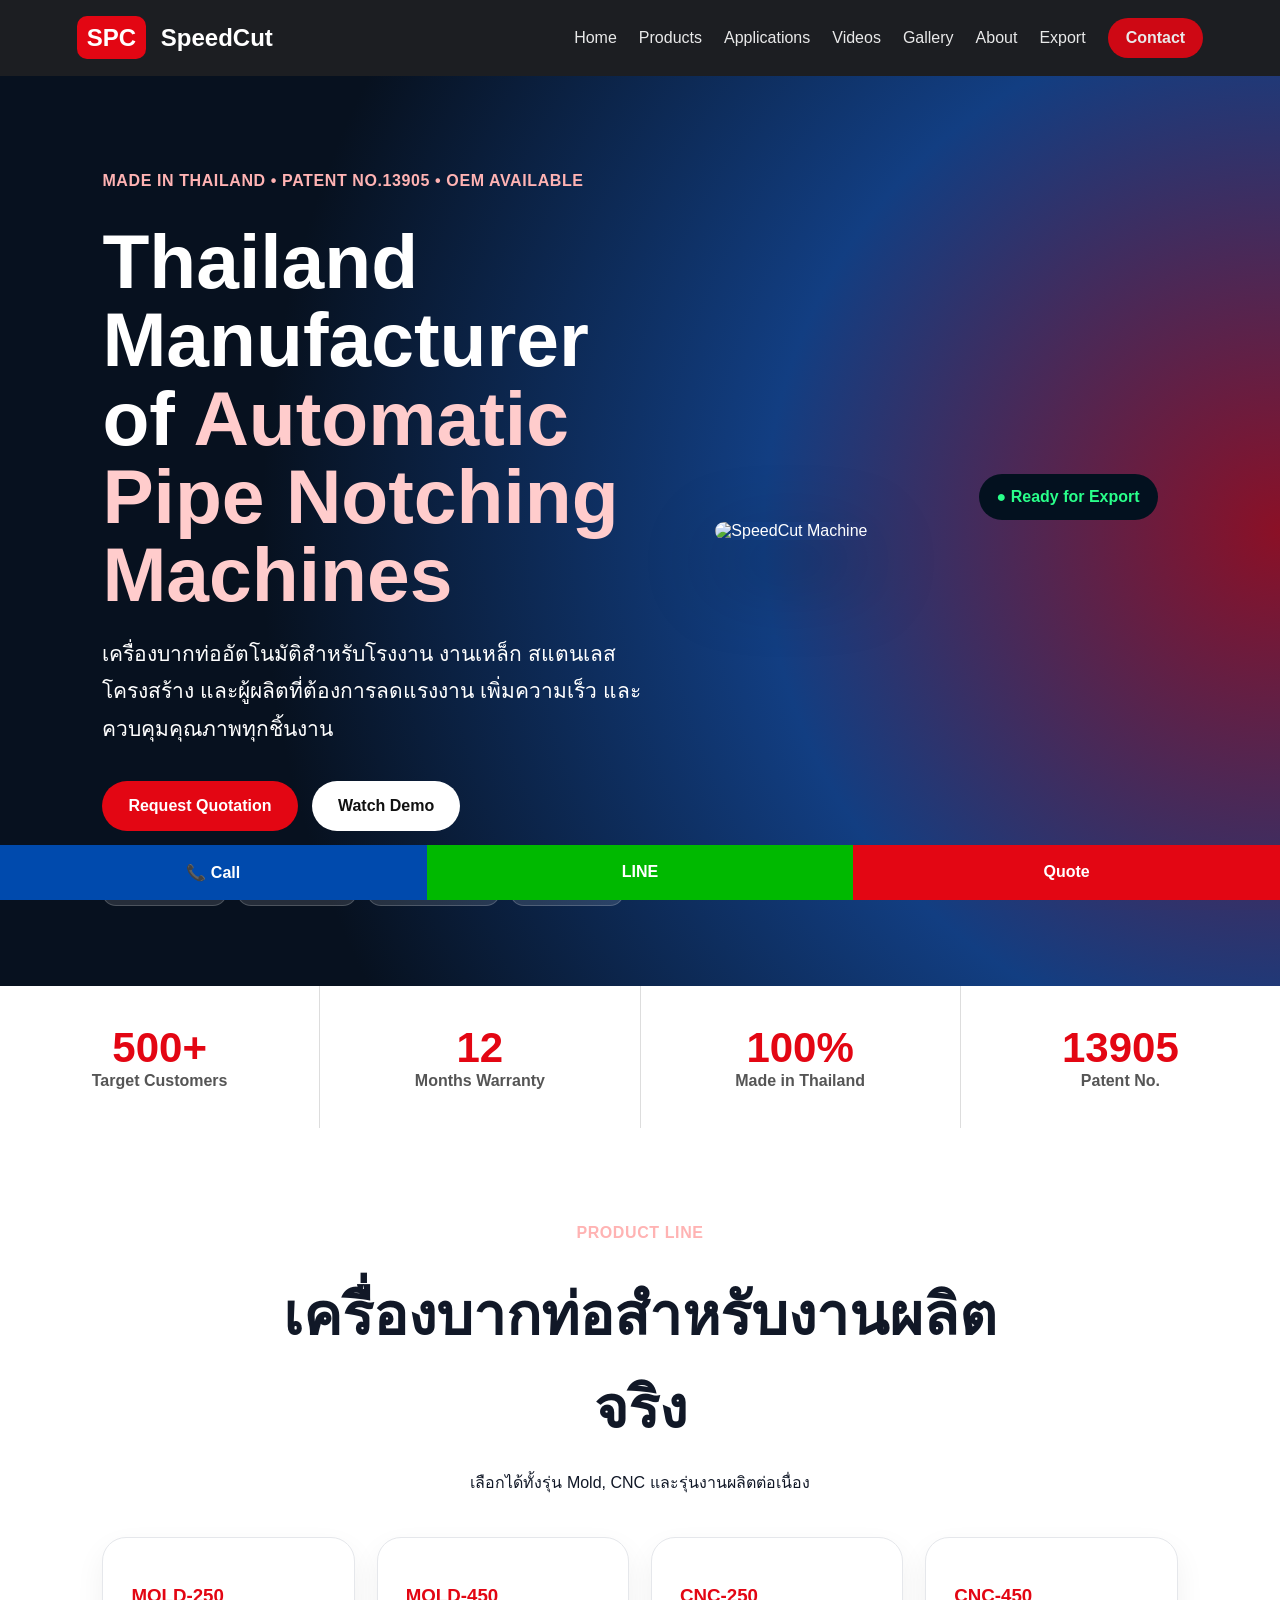
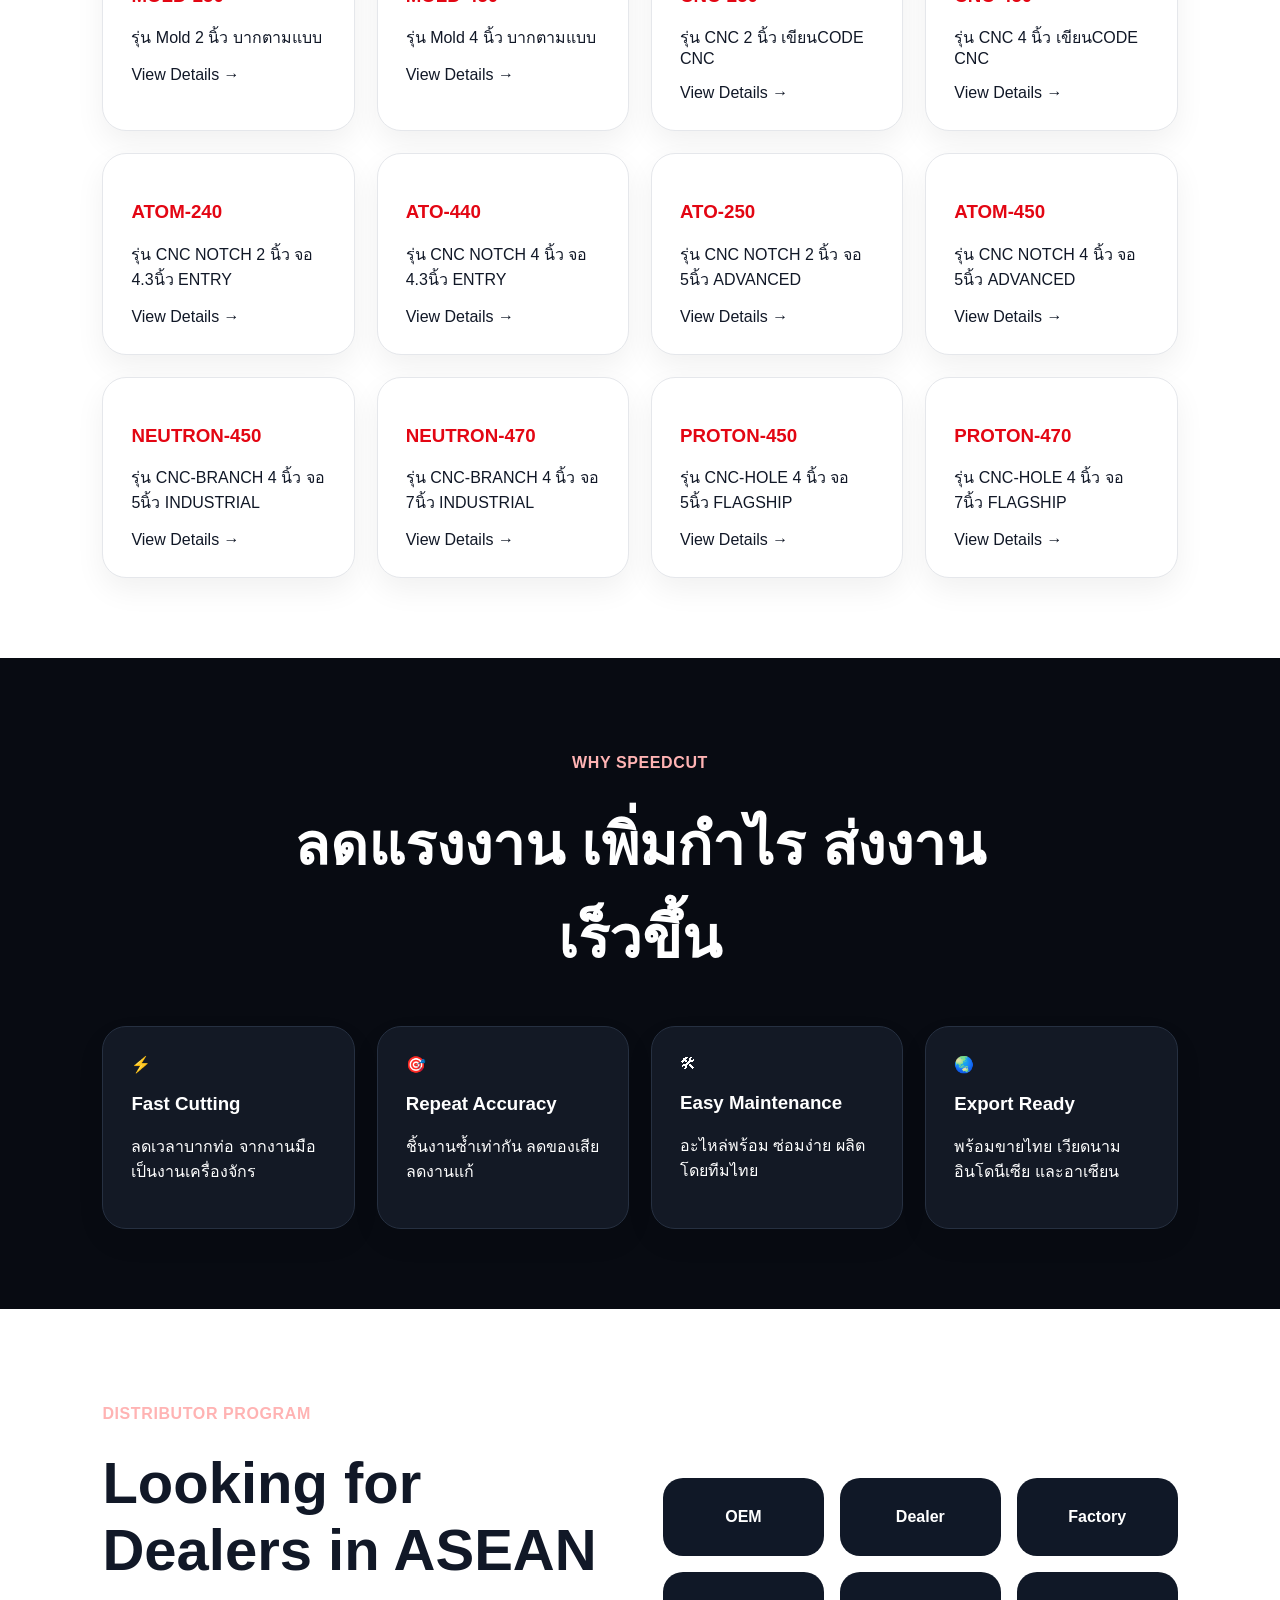
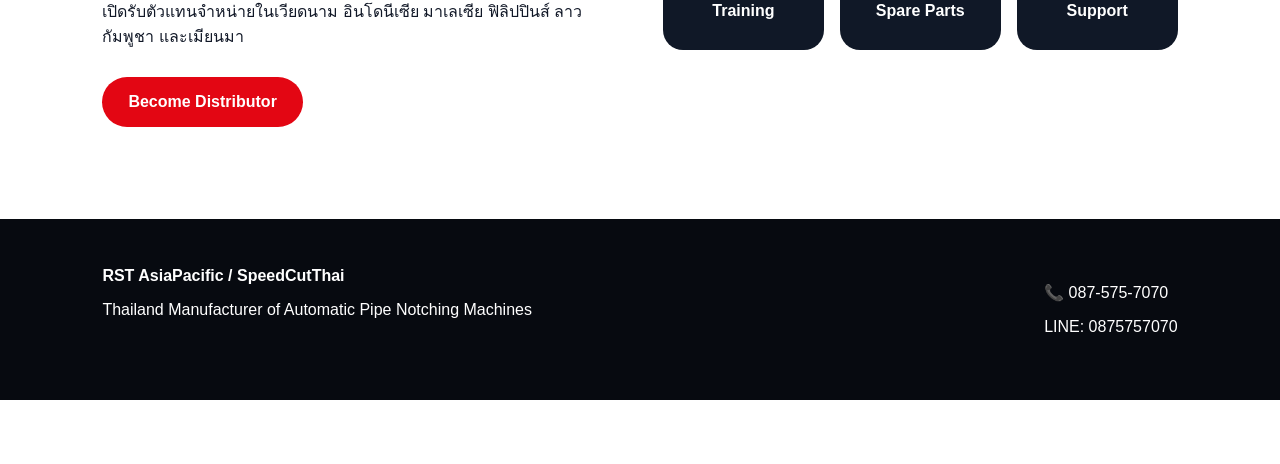
==== commit f0ab708b: "Add files via upload speedcut-export-web 2026Jun06 22.12" ====
--- a/index.html
+++ b/index.html
@@ -40,11 +40,25 @@
 <section class="section">
   <div class="section-head reveal"><p class="eyebrow">Product Line</p><h2>เครื่องบากท่อสำหรับงานผลิตจริง</h2><p>เลือกได้ทั้งรุ่น Mold, CNC และรุ่นงานผลิตต่อเนื่อง</p></div>
   <div class="grid cards">
-    <article class="card reveal"><h3>SPC-M250</h3><p>รุ่น Mold 2 นิ้ว ใช้งานง่าย เหมาะกับร้านเหล็กและงานโครงสร้าง</p><a href="products.html">View Details →</a></article>
-    <article class="card reveal"><h3>SPC-M450</h3><p>รุ่น Mold 4 นิ้ว รองรับงานท่อใหญ่ งานหน้างาน และโรงงานผลิต</p><a href="products.html">View Details →</a></article>
-    <article class="card reveal"><h3>SPC-C250</h3><p>รุ่น CNC 2 นิ้ว แม่นยำสูง ปรับมุมง่าย เหมาะกับงานซ้ำจำนวนมาก</p><a href="products.html">View Details →</a></article>
-    <article class="card reveal"><h3>SPC-C450</h3><p>รุ่น CNC 4 นิ้ว สำหรับโรงงานที่ต้องการมาตรฐานและกำลังผลิตสูง</p><a href="products.html">View Details →</a></article>
+    <article class="card reveal"><h3>MOLD-250</h3><p>รุ่น Mold 2 นิ้ว บากตามแบบ </p><a href="products.html">View Details →</a></article>
+    <article class="card reveal"><h3>MOLD-450</h3><p>รุ่น Mold 4 นิ้ว บากตามแบบ </p><a href="products.html">View Details →</a></article>
+    <article class="card reveal"><h3>CNC-250</h3><p>รุ่น CNC 2 นิ้ว เขียนCODE CNC </p><a href="products.html">View Details →</a></article>
+    <article class="card reveal"><h3>CNC-450</h3><p>รุ่น CNC 4 นิ้ว เขียนCODE CNC </p><a href="products.html">View Details →</a></article>
+  
+    <article class="card reveal"><h3>ATOM-240</h3><p>รุ่น CNC NOTCH 2 นิ้ว จอ 4.3นิ้ว ENTRY  </p><a href="products.html">View Details →</a></article>
+    <article class="card reveal"><h3>ATO-440</h3><p>รุ่น CNC NOTCH 4 นิ้ว จอ 4.3นิ้ว  ENTRY  </p><a href="products.html">View Details →</a></article>
+    <article class="card reveal"><h3>ATO-250</h3><p>รุ่น CNC NOTCH 2 นิ้ว จอ 5นิ้ว  ADVANCED     </p><a href="products.html">View Details →</a></article>
+    <article class="card reveal"><h3>ATOM-450</h3><p>รุ่น CNC NOTCH 4 นิ้ว จอ 5นิ้ว ADVANCED   </p><a href="products.html">View Details →</a></article>
+    
+    <article class="card reveal"><h3>NEUTRON-450</h3><p>รุ่น CNC-BRANCH 4 นิ้ว จอ 5นิ้ว INDUSTRIAL </p><a href="products.html">View Details →</a></article>
+    <article class="card reveal"><h3>NEUTRON-470</h3><p>รุ่น CNC-BRANCH 4 นิ้ว จอ 7นิ้ว INDUSTRIAL </p><a href="products.html">View Details →</a></article>
+  
+    <article class="card reveal"><h3>PROTON-450</h3><p>รุ่น CNC-HOLE 4 นิ้ว จอ 5นิ้ว FLAGSHIP </p><a href="products.html">View Details →</a></article>
+    <article class="card reveal"><h3>PROTON-470</h3><p>รุ่น CNC-HOLE 4 นิ้ว จอ 7นิ้ว FLAGSHIP </p><a href="products.html">View Details →</a></article>
+  
+  
   </div>
+
 </section>
 
 <section class="section dark-section">
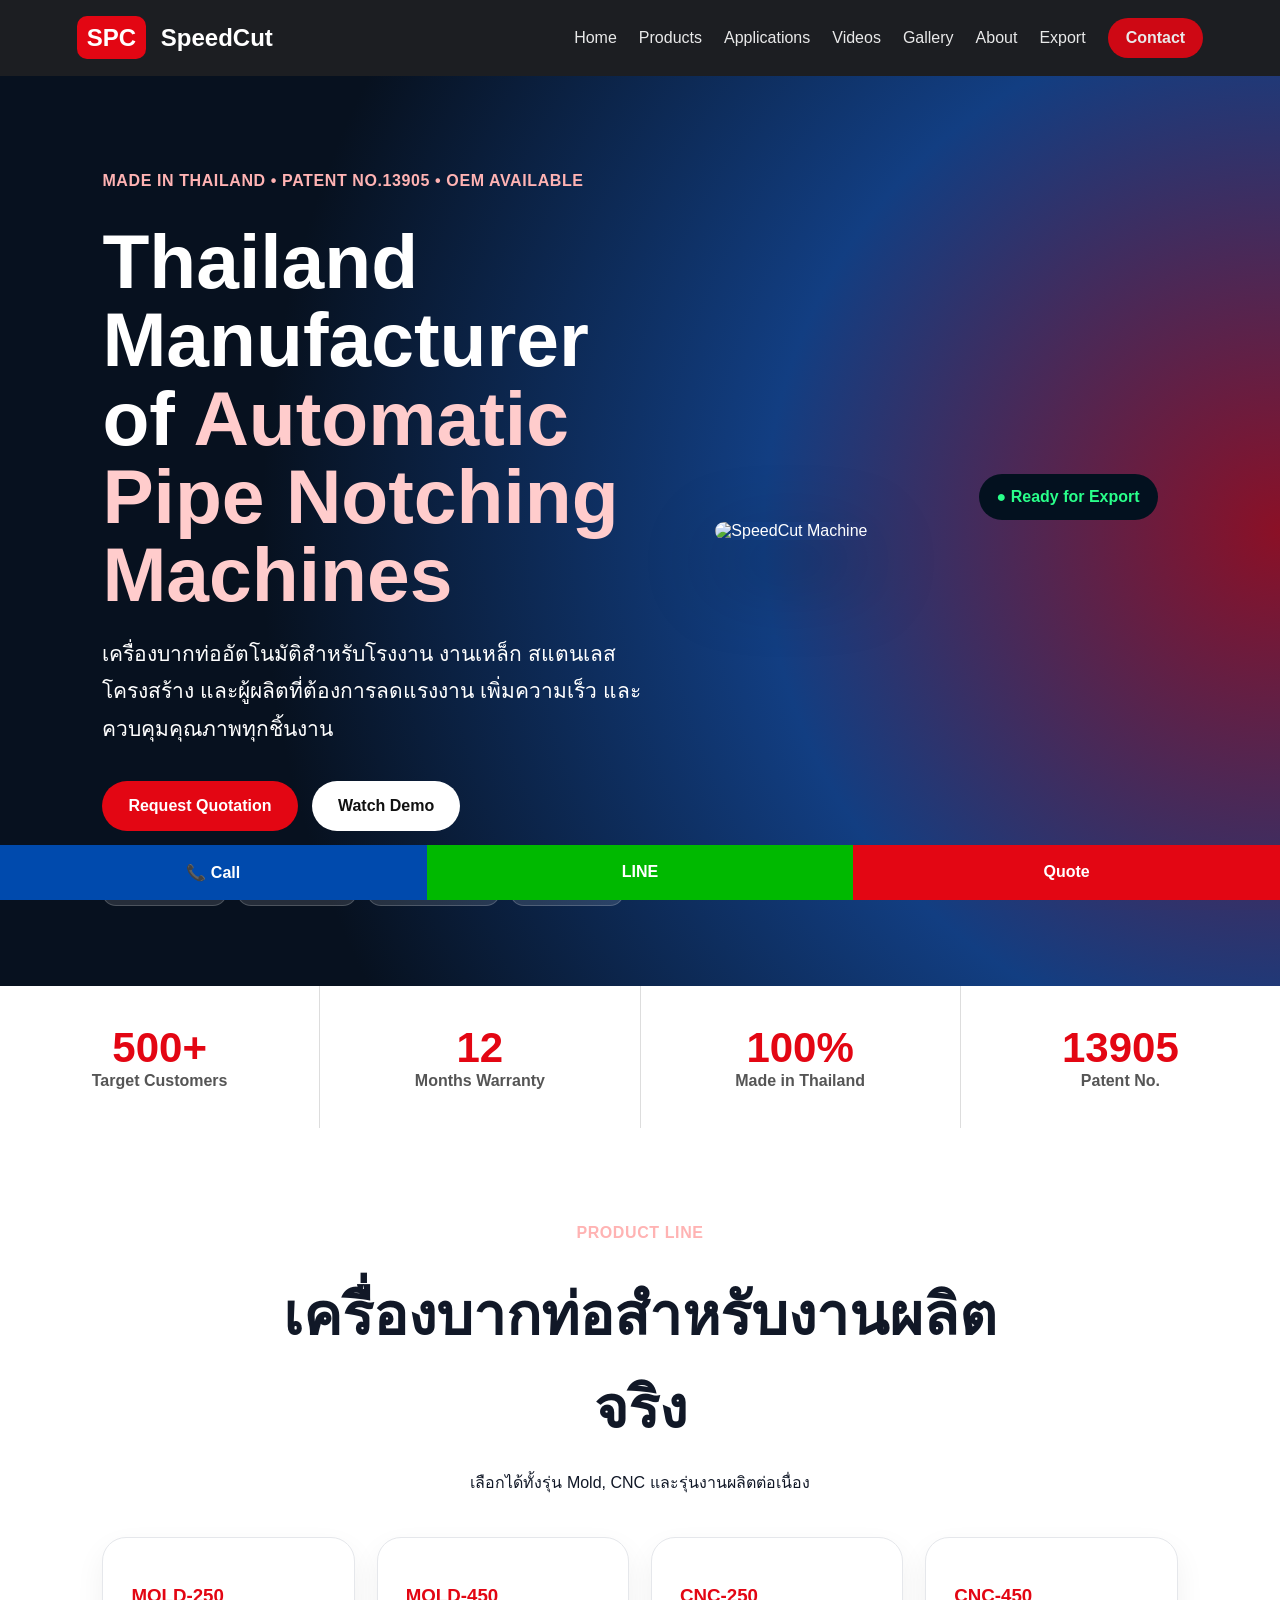
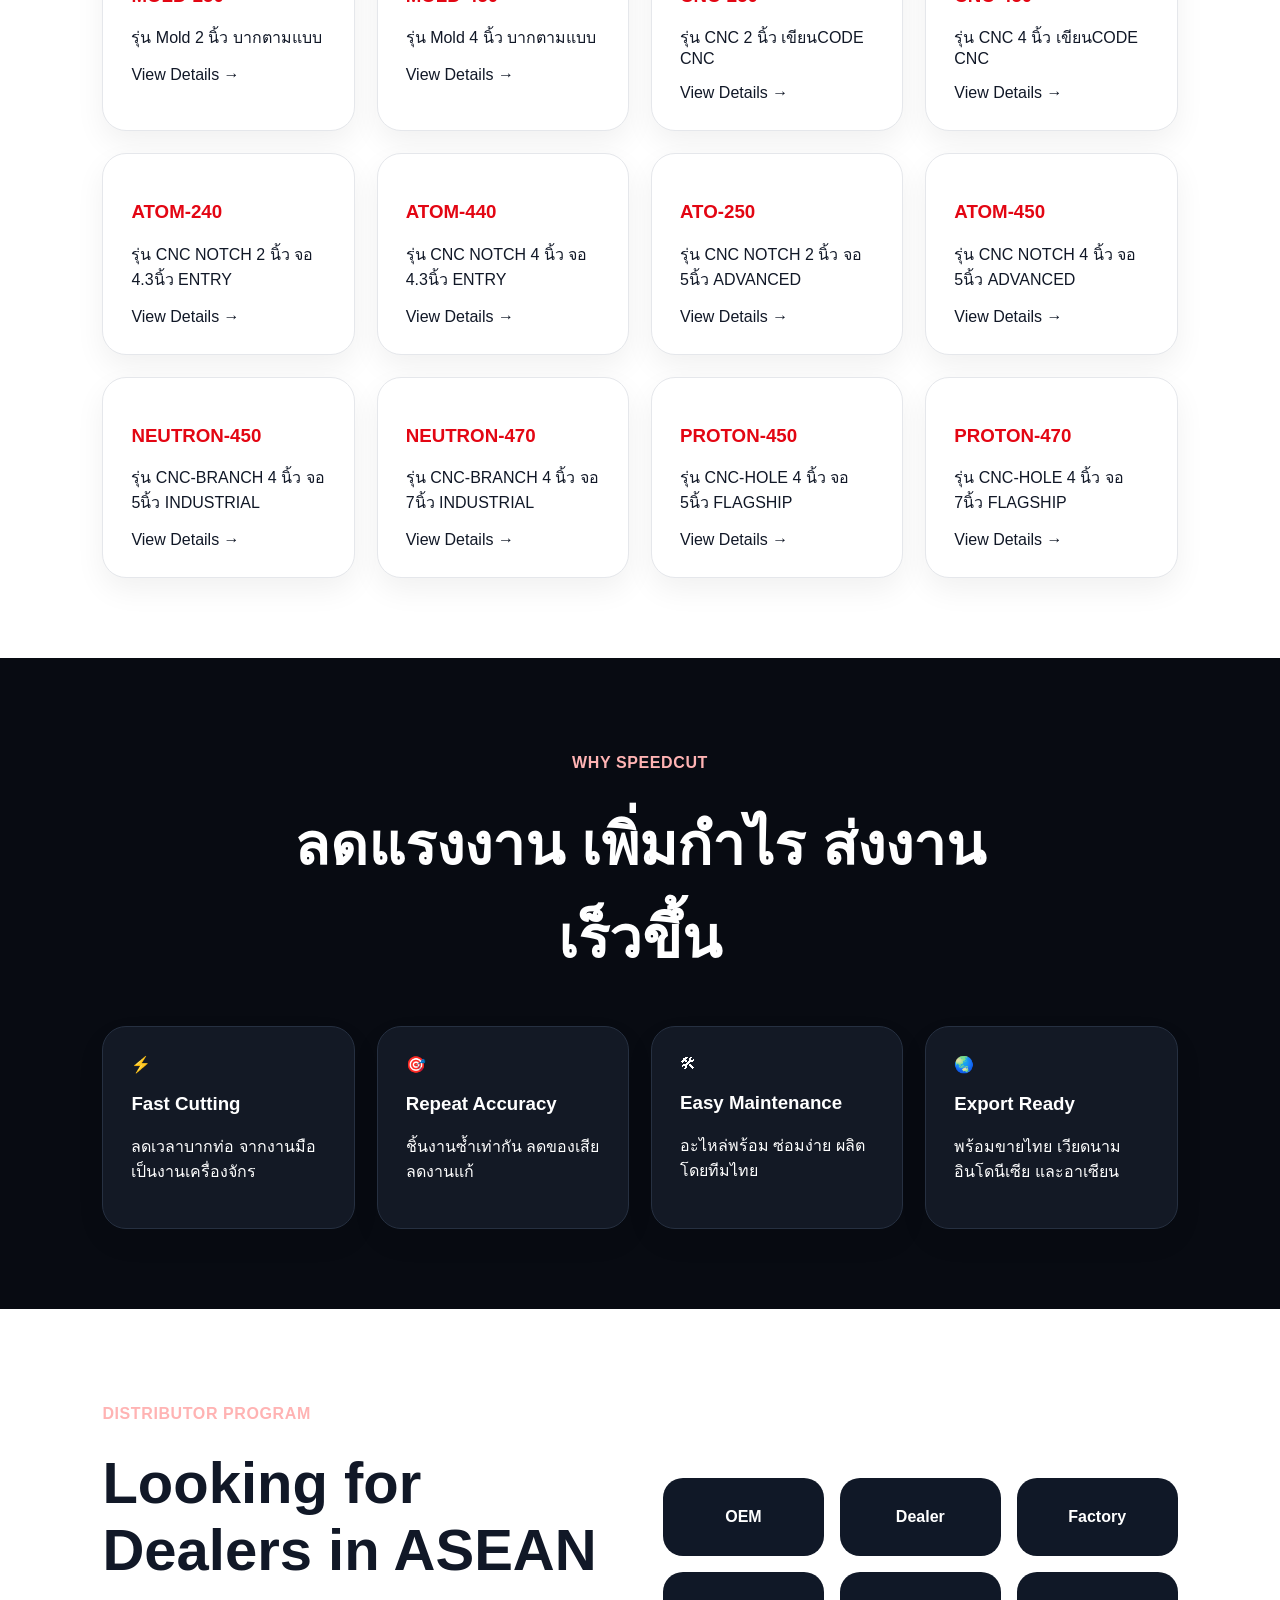
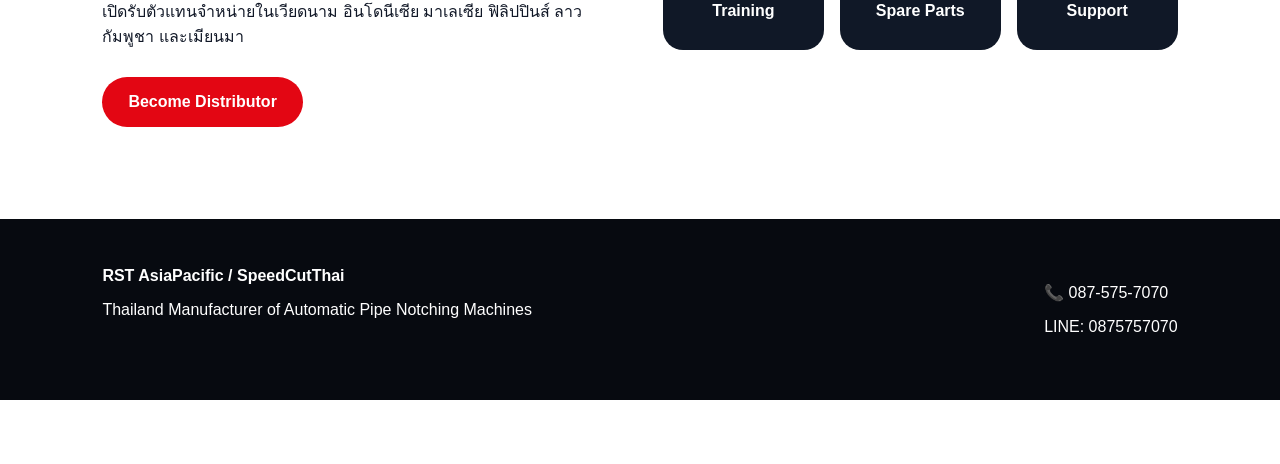
==== commit 64fea75d: "Add files via upload speedcut-export-web  2026Jun06 22.24" ====
--- a/index.html
+++ b/index.html
@@ -46,7 +46,7 @@
     <article class="card reveal"><h3>CNC-450</h3><p>รุ่น CNC 4 นิ้ว เขียนCODE CNC </p><a href="products.html">View Details →</a></article>
   
     <article class="card reveal"><h3>ATOM-240</h3><p>รุ่น CNC NOTCH 2 นิ้ว จอ 4.3นิ้ว ENTRY  </p><a href="products.html">View Details →</a></article>
-    <article class="card reveal"><h3>ATO-440</h3><p>รุ่น CNC NOTCH 4 นิ้ว จอ 4.3นิ้ว  ENTRY  </p><a href="products.html">View Details →</a></article>
+    <article class="card reveal"><h3>ATOM-440</h3><p>รุ่น CNC NOTCH 4 นิ้ว จอ 4.3นิ้ว  ENTRY  </p><a href="products.html">View Details →</a></article>
     <article class="card reveal"><h3>ATO-250</h3><p>รุ่น CNC NOTCH 2 นิ้ว จอ 5นิ้ว  ADVANCED     </p><a href="products.html">View Details →</a></article>
     <article class="card reveal"><h3>ATOM-450</h3><p>รุ่น CNC NOTCH 4 นิ้ว จอ 5นิ้ว ADVANCED   </p><a href="products.html">View Details →</a></article>
     
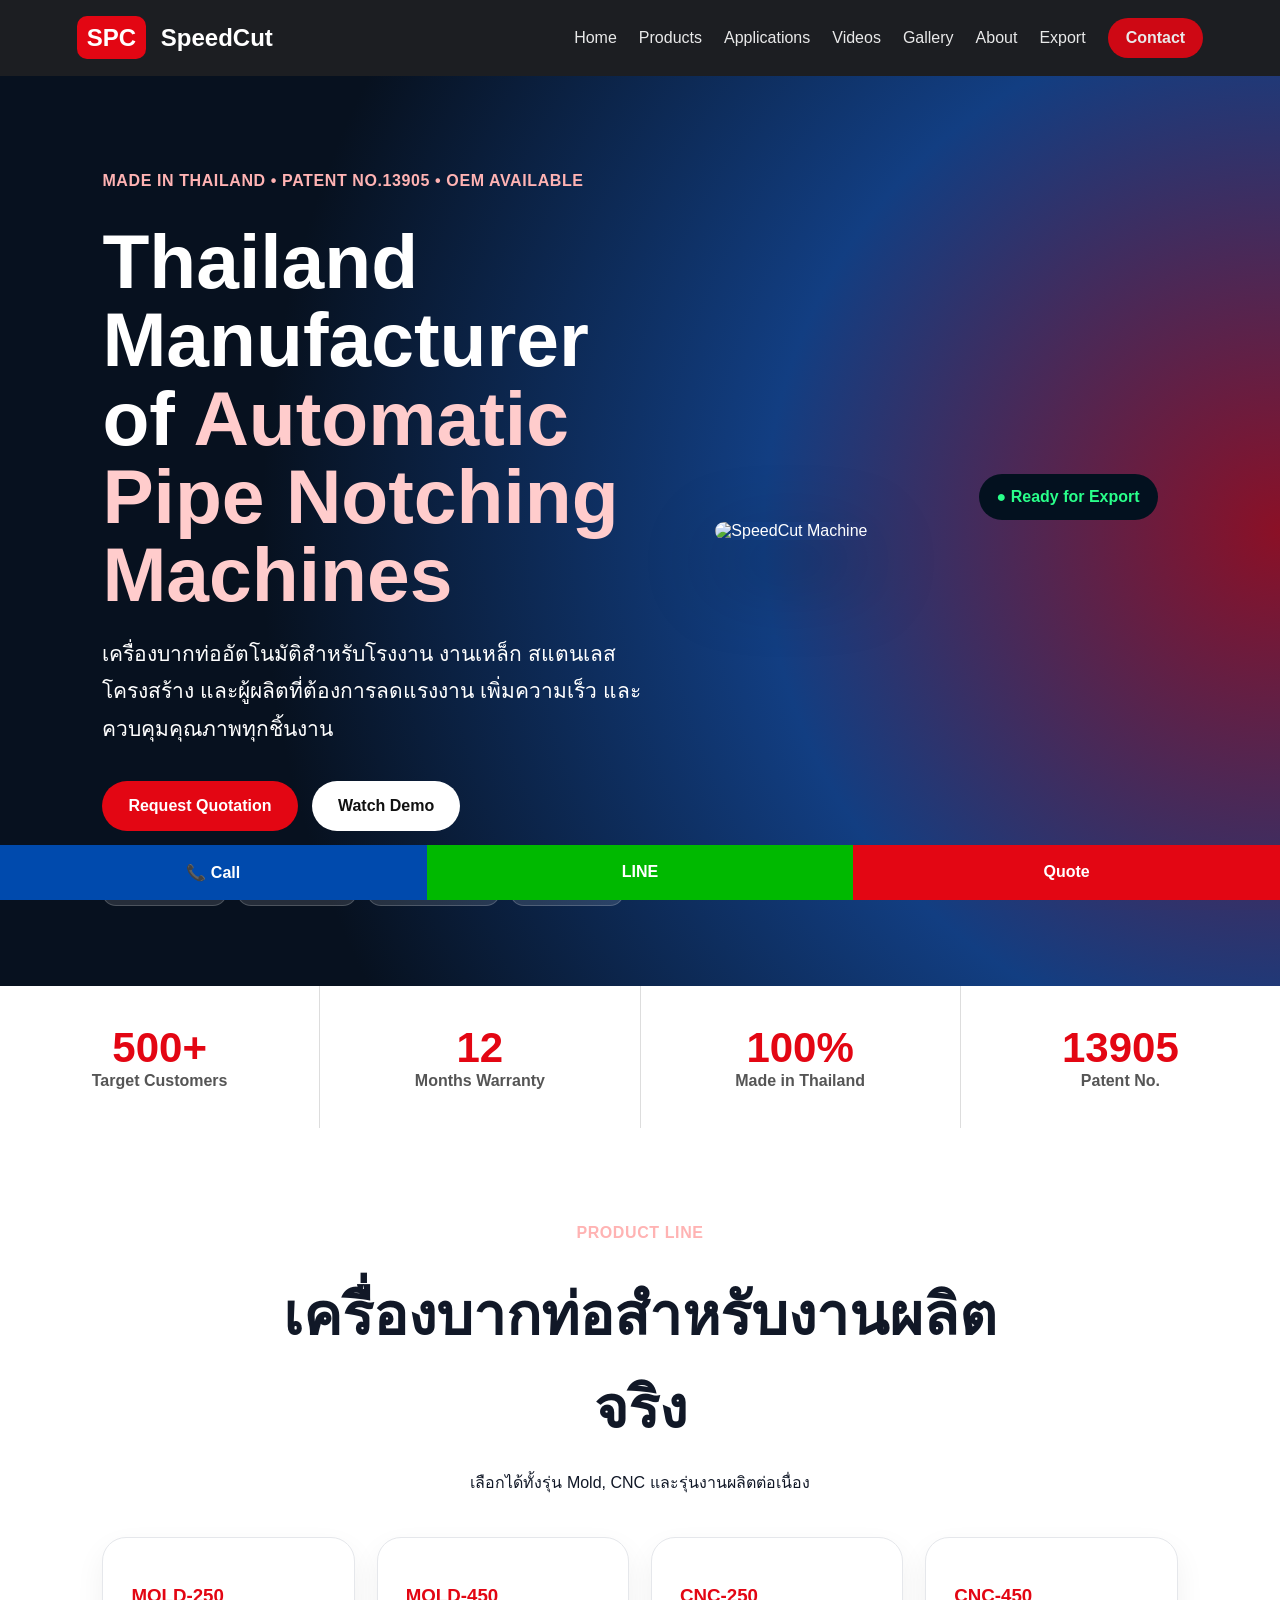
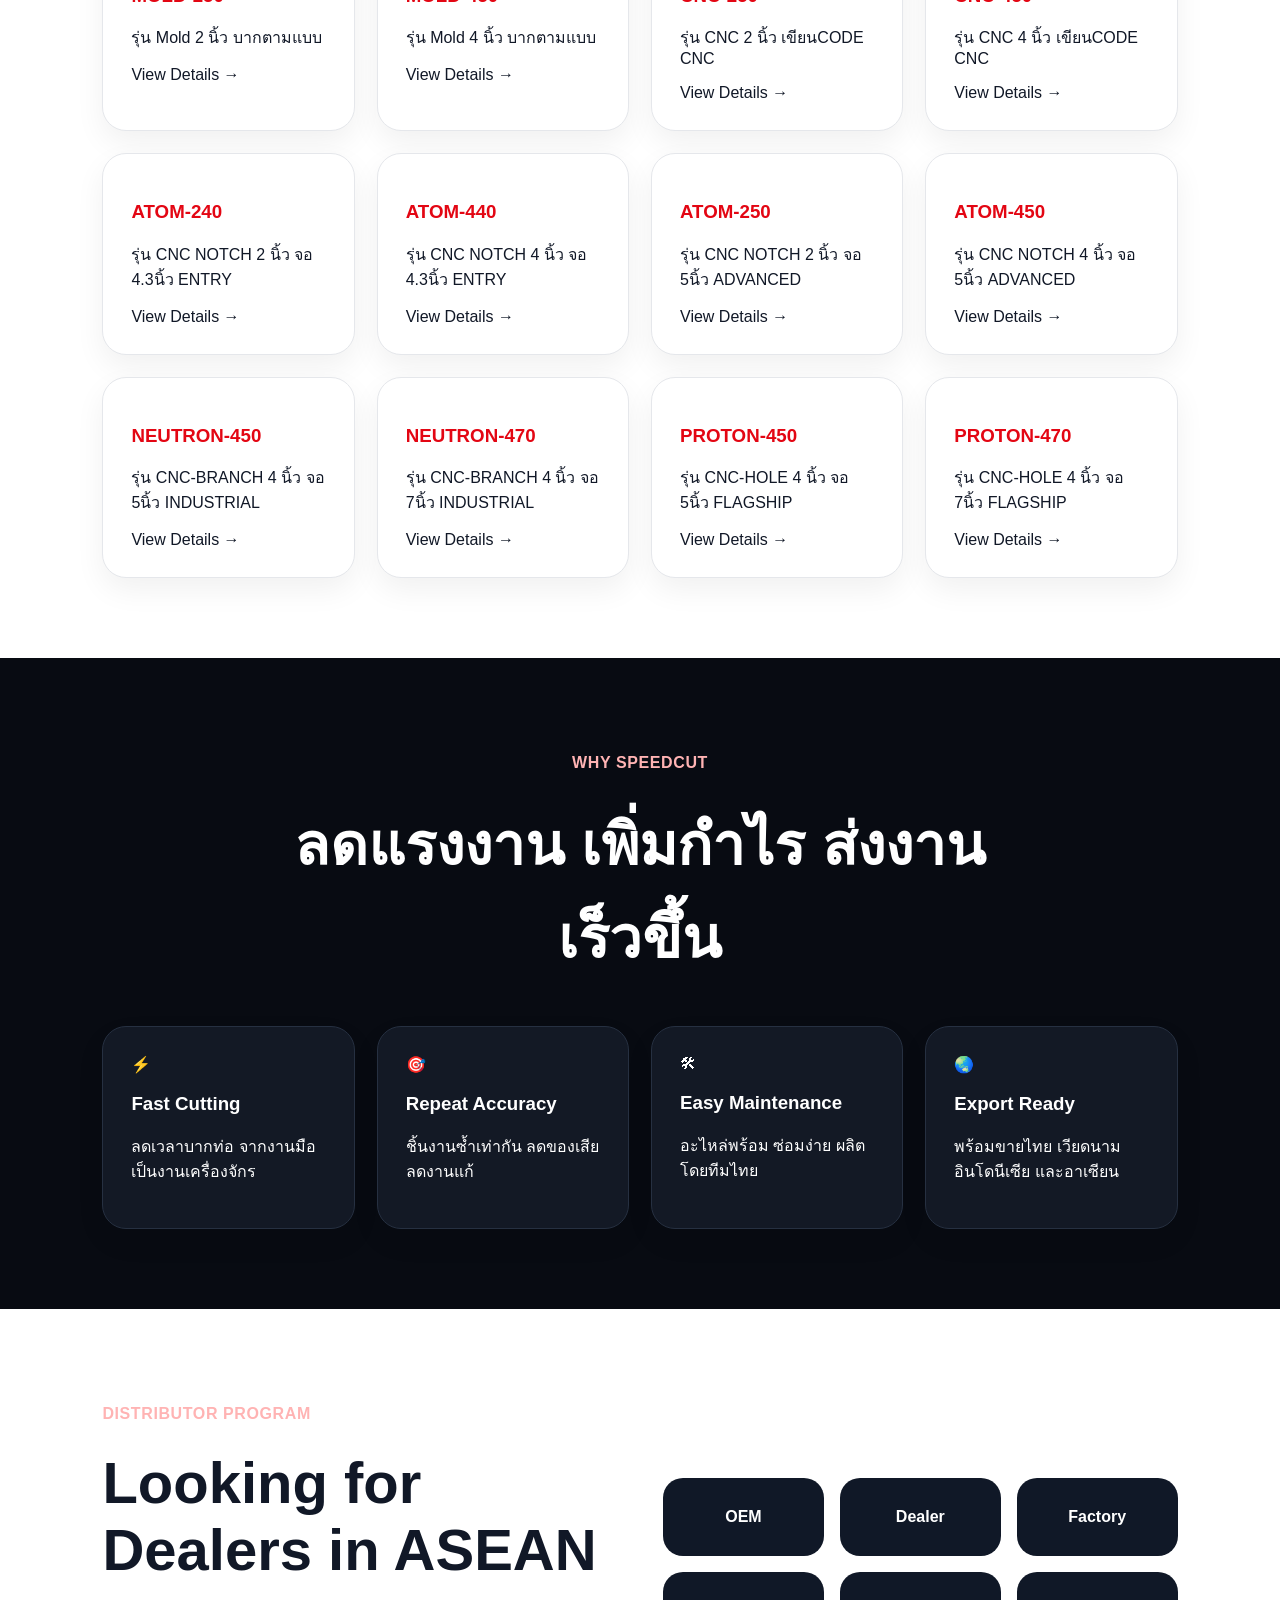
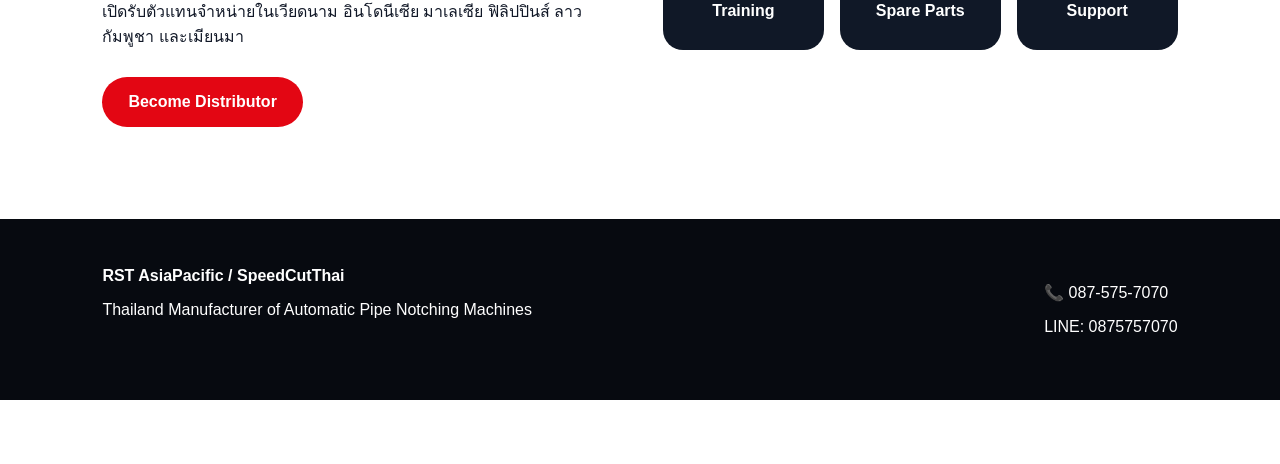
==== commit 70e514ad: "Add files via upload speedcut-export-web 2026Jun06 22.32" ====
--- a/index.html
+++ b/index.html
@@ -47,7 +47,7 @@
   
     <article class="card reveal"><h3>ATOM-240</h3><p>รุ่น CNC NOTCH 2 นิ้ว จอ 4.3นิ้ว ENTRY  </p><a href="products.html">View Details →</a></article>
     <article class="card reveal"><h3>ATOM-440</h3><p>รุ่น CNC NOTCH 4 นิ้ว จอ 4.3นิ้ว  ENTRY  </p><a href="products.html">View Details →</a></article>
-    <article class="card reveal"><h3>ATO-250</h3><p>รุ่น CNC NOTCH 2 นิ้ว จอ 5นิ้ว  ADVANCED     </p><a href="products.html">View Details →</a></article>
+    <article class="card reveal"><h3>ATOM-250</h3><p>รุ่น CNC NOTCH 2 นิ้ว จอ 5นิ้ว  ADVANCED     </p><a href="products.html">View Details →</a></article>
     <article class="card reveal"><h3>ATOM-450</h3><p>รุ่น CNC NOTCH 4 นิ้ว จอ 5นิ้ว ADVANCED   </p><a href="products.html">View Details →</a></article>
     
     <article class="card reveal"><h3>NEUTRON-450</h3><p>รุ่น CNC-BRANCH 4 นิ้ว จอ 5นิ้ว INDUSTRIAL </p><a href="products.html">View Details →</a></article>
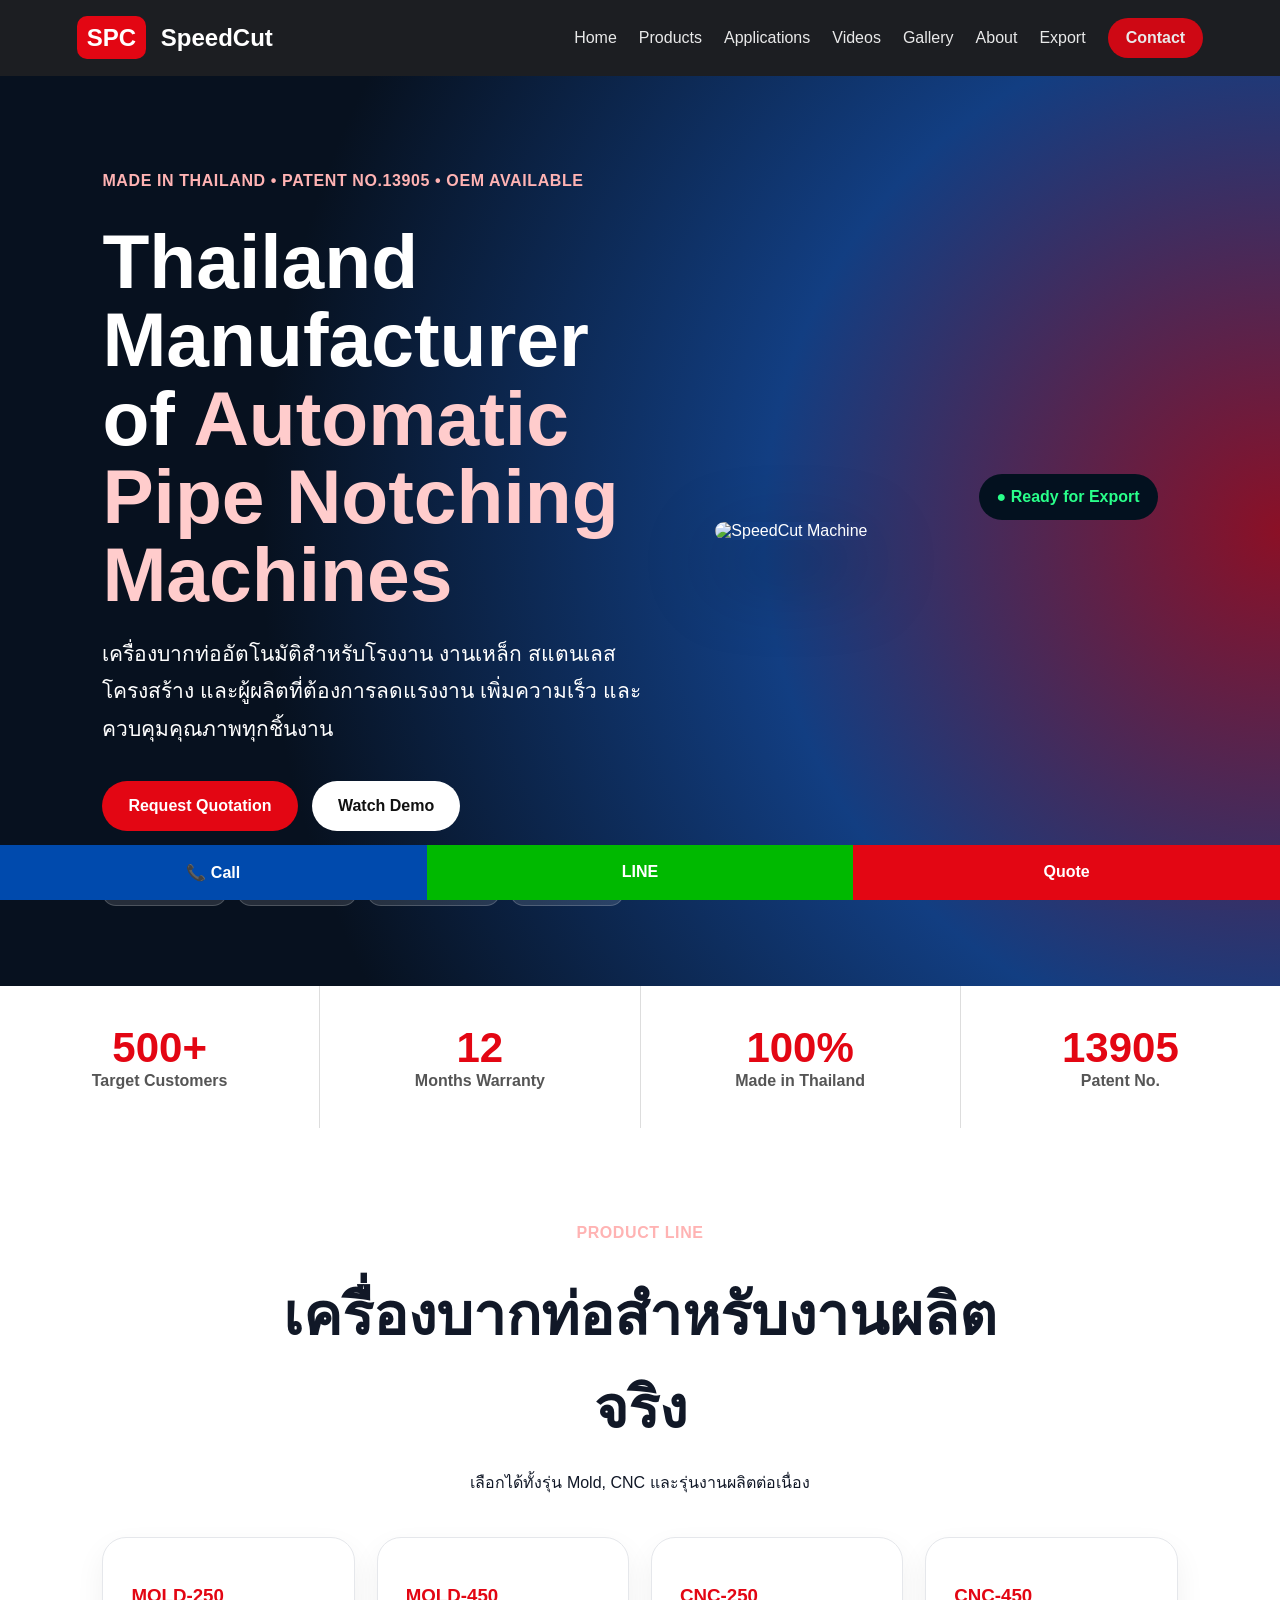
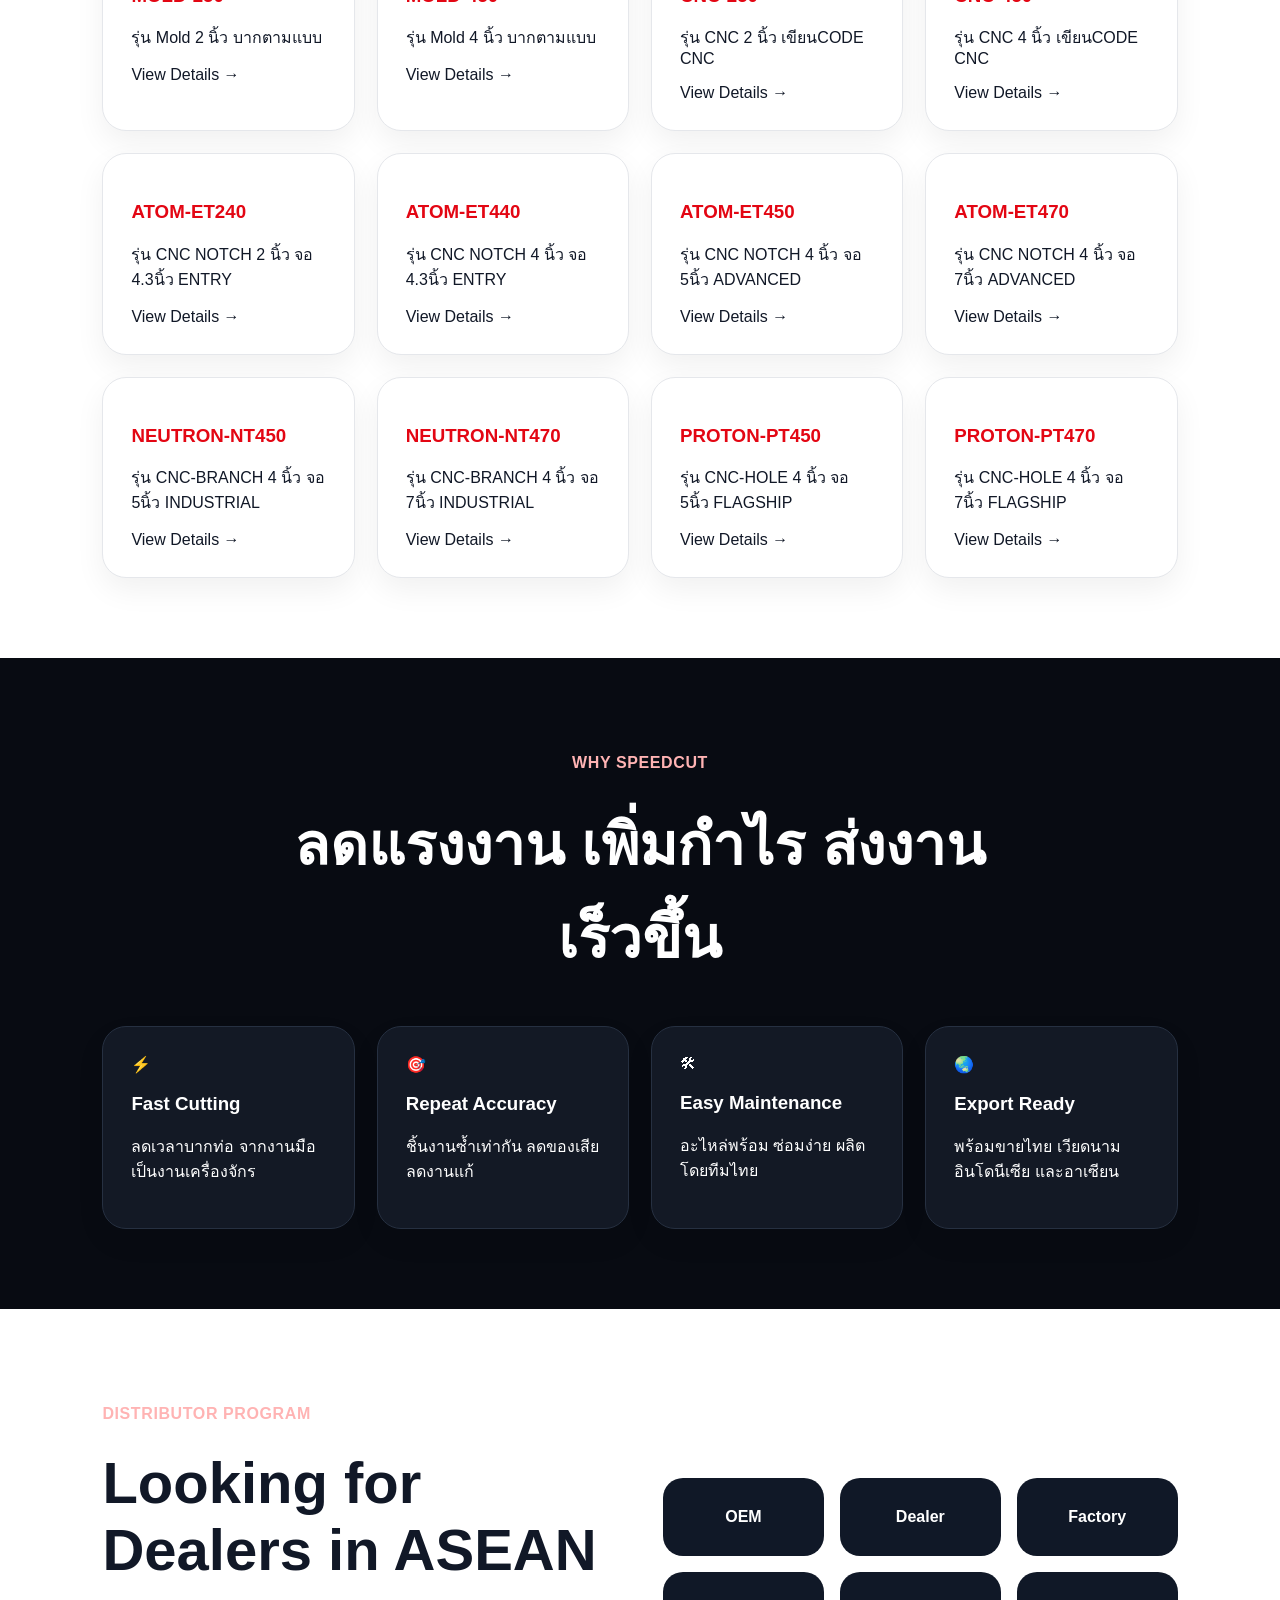
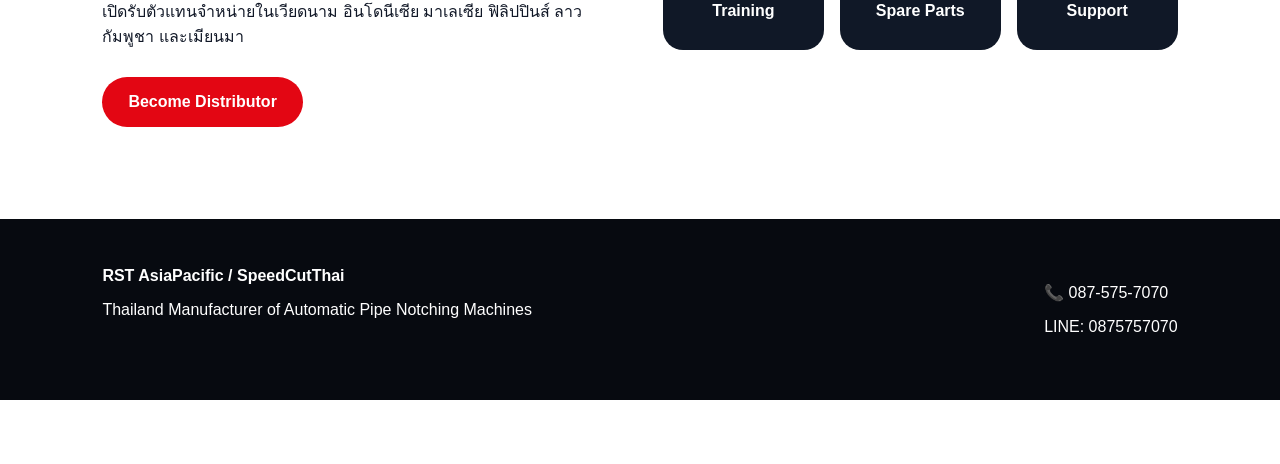
==== commit b3562c2f: "Add files via upload speedcut-export-web  2026Jun09 11.23" ====
--- a/index.html
+++ b/index.html
@@ -45,16 +45,16 @@
     <article class="card reveal"><h3>CNC-250</h3><p>รุ่น CNC 2 นิ้ว เขียนCODE CNC </p><a href="products.html">View Details →</a></article>
     <article class="card reveal"><h3>CNC-450</h3><p>รุ่น CNC 4 นิ้ว เขียนCODE CNC </p><a href="products.html">View Details →</a></article>
   
-    <article class="card reveal"><h3>ATOM-240</h3><p>รุ่น CNC NOTCH 2 นิ้ว จอ 4.3นิ้ว ENTRY  </p><a href="products.html">View Details →</a></article>
-    <article class="card reveal"><h3>ATOM-440</h3><p>รุ่น CNC NOTCH 4 นิ้ว จอ 4.3นิ้ว  ENTRY  </p><a href="products.html">View Details →</a></article>
-    <article class="card reveal"><h3>ATOM-250</h3><p>รุ่น CNC NOTCH 2 นิ้ว จอ 5นิ้ว  ADVANCED     </p><a href="products.html">View Details →</a></article>
-    <article class="card reveal"><h3>ATOM-450</h3><p>รุ่น CNC NOTCH 4 นิ้ว จอ 5นิ้ว ADVANCED   </p><a href="products.html">View Details →</a></article>
+    <article class="card reveal"><h3>ATOM-ET240</h3><p>รุ่น CNC NOTCH 2 นิ้ว จอ 4.3นิ้ว ENTRY  </p><a href="products.html">View Details →</a></article>
+    <article class="card reveal"><h3>ATOM-ET440</h3><p>รุ่น CNC NOTCH 4 นิ้ว จอ 4.3นิ้ว ENTRY  </p><a href="products.html">View Details →</a></article>
+    <article class="card reveal"><h3>ATOM-ET450</h3><p>รุ่น CNC NOTCH 4 นิ้ว จอ 5นิ้ว ADVANCED   </p><a href="products.html">View Details →</a></article>
+    <article class="card reveal"><h3>ATOM-ET470</h3><p>รุ่น CNC NOTCH 4 นิ้ว จอ 7นิ้ว ADVANCED   </p><a href="products.html">View Details →</a></article>
     
-    <article class="card reveal"><h3>NEUTRON-450</h3><p>รุ่น CNC-BRANCH 4 นิ้ว จอ 5นิ้ว INDUSTRIAL </p><a href="products.html">View Details →</a></article>
-    <article class="card reveal"><h3>NEUTRON-470</h3><p>รุ่น CNC-BRANCH 4 นิ้ว จอ 7นิ้ว INDUSTRIAL </p><a href="products.html">View Details →</a></article>
+    <article class="card reveal"><h3>NEUTRON-NT450</h3><p>รุ่น CNC-BRANCH 4 นิ้ว จอ 5นิ้ว INDUSTRIAL </p><a href="products.html">View Details →</a></article>
+    <article class="card reveal"><h3>NEUTRON-NT470</h3><p>รุ่น CNC-BRANCH 4 นิ้ว จอ 7นิ้ว INDUSTRIAL </p><a href="products.html">View Details →</a></article>
   
-    <article class="card reveal"><h3>PROTON-450</h3><p>รุ่น CNC-HOLE 4 นิ้ว จอ 5นิ้ว FLAGSHIP </p><a href="products.html">View Details →</a></article>
-    <article class="card reveal"><h3>PROTON-470</h3><p>รุ่น CNC-HOLE 4 นิ้ว จอ 7นิ้ว FLAGSHIP </p><a href="products.html">View Details →</a></article>
+    <article class="card reveal"><h3>PROTON-PT450</h3><p>รุ่น CNC-HOLE 4 นิ้ว จอ 5นิ้ว FLAGSHIP </p><a href="products.html">View Details →</a></article>
+    <article class="card reveal"><h3>PROTON-PT470</h3><p>รุ่น CNC-HOLE 4 นิ้ว จอ 7นิ้ว FLAGSHIP </p><a href="products.html">View Details →</a></article>
   
   
   </div>
@@ -77,7 +77,7 @@
 </section>
 
 <footer class="footer"><div><b>RST AsiaPacific / SpeedCutThai</b><p>Thailand Manufacturer of Automatic Pipe Notching Machines</p></div><div><p>📞 087-575-7070</p><p>LINE: 0875757070</p></div></footer>
-<div class="sticky"><a href="tel:0875757070">📞 Call</a><a href="https://line.me/ti/p/@autocut">LINE</a><a href="contact.html">Quote</a></div>
+<div class="sticky"><a href="tel:+66875757070">📞 Call</a><a href="https://line.me/ti/p/@autocut">LINE</a><a href="contact.html">Quote</a></div>
 <script src="js/app.js"></script>
 </body>
 </html>
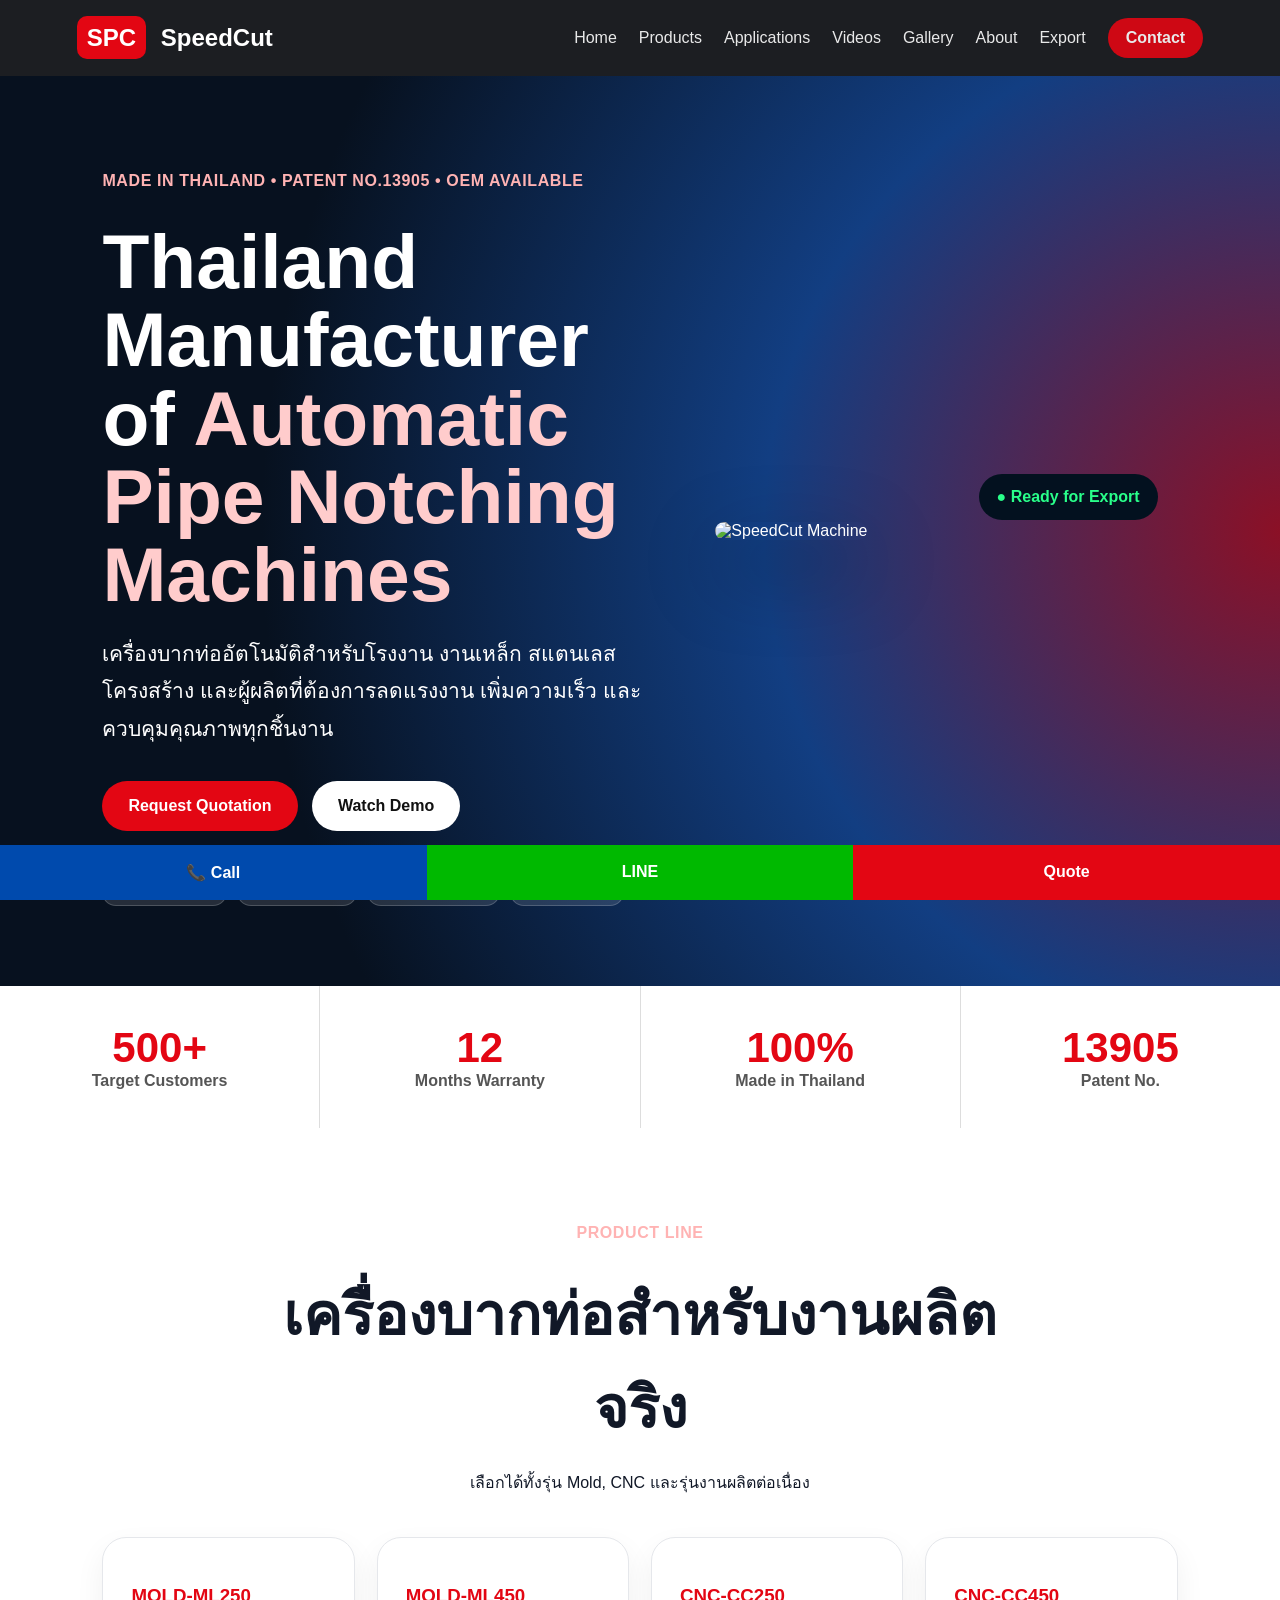
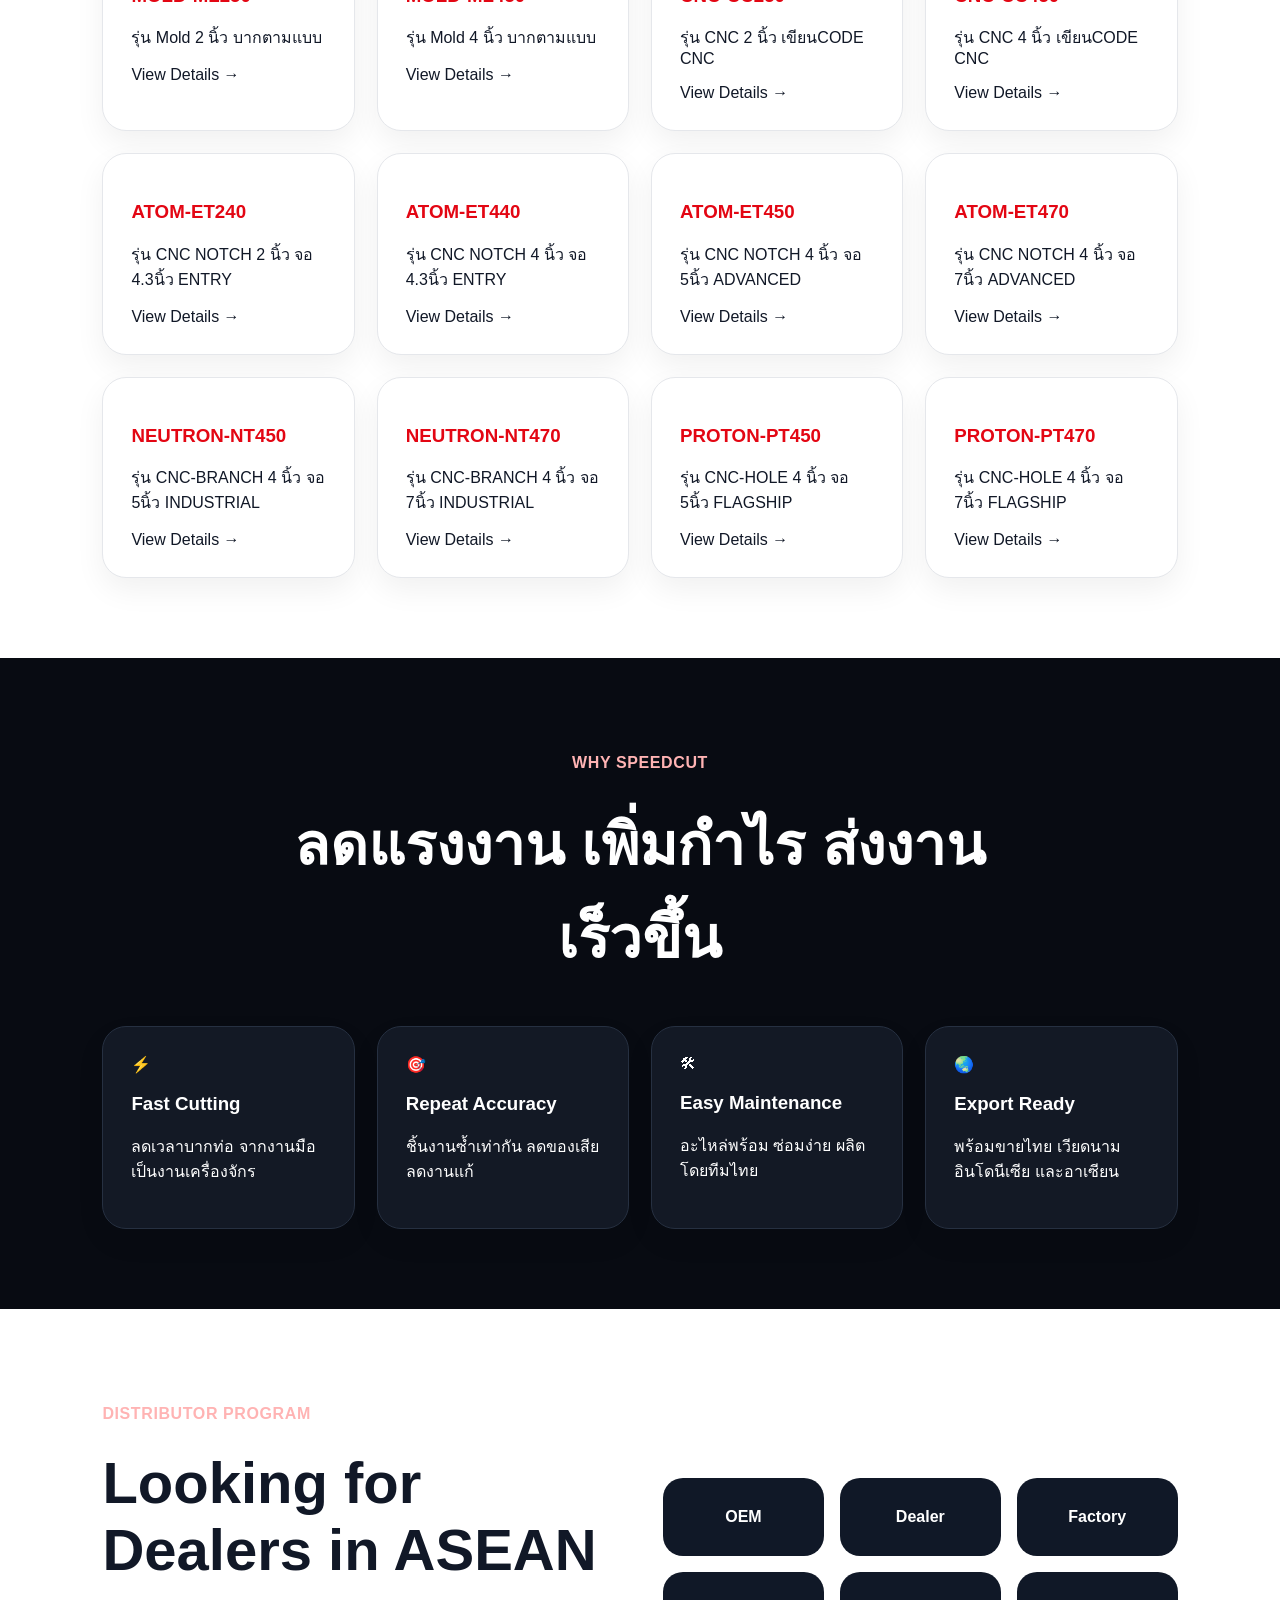
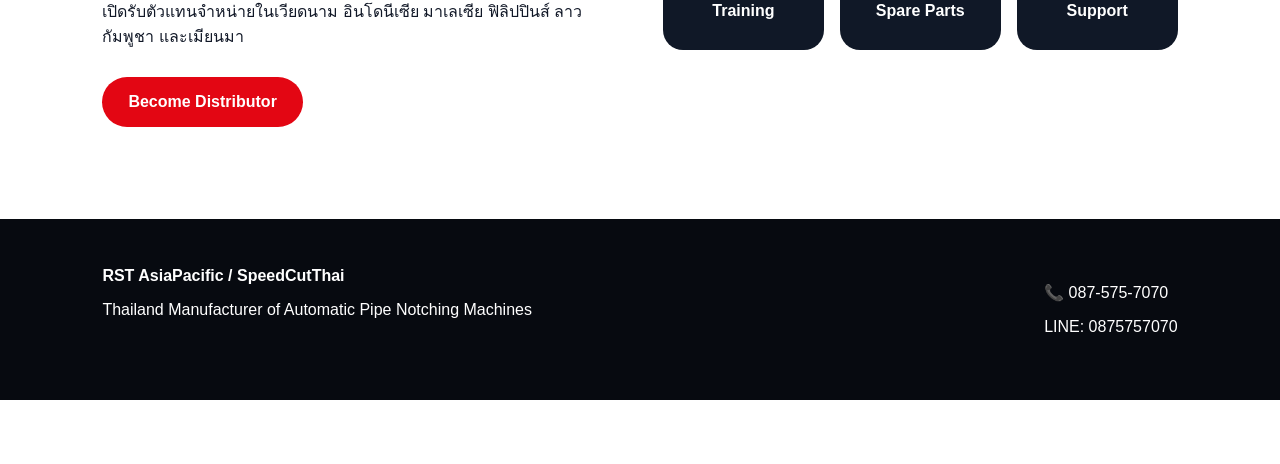
==== commit 8b7aa878: "Add files via upload speedcut-export-web 2026Jun09  11.41" ====
--- a/index.html
+++ b/index.html
@@ -40,10 +40,10 @@
 <section class="section">
   <div class="section-head reveal"><p class="eyebrow">Product Line</p><h2>เครื่องบากท่อสำหรับงานผลิตจริง</h2><p>เลือกได้ทั้งรุ่น Mold, CNC และรุ่นงานผลิตต่อเนื่อง</p></div>
   <div class="grid cards">
-    <article class="card reveal"><h3>MOLD-250</h3><p>รุ่น Mold 2 นิ้ว บากตามแบบ </p><a href="products.html">View Details →</a></article>
-    <article class="card reveal"><h3>MOLD-450</h3><p>รุ่น Mold 4 นิ้ว บากตามแบบ </p><a href="products.html">View Details →</a></article>
-    <article class="card reveal"><h3>CNC-250</h3><p>รุ่น CNC 2 นิ้ว เขียนCODE CNC </p><a href="products.html">View Details →</a></article>
-    <article class="card reveal"><h3>CNC-450</h3><p>รุ่น CNC 4 นิ้ว เขียนCODE CNC </p><a href="products.html">View Details →</a></article>
+    <article class="card reveal"><h3>MOLD-ML250</h3><p>รุ่น Mold 2 นิ้ว บากตามแบบ </p><a href="products.html">View Details →</a></article>
+    <article class="card reveal"><h3>MOLD-ML450</h3><p>รุ่น Mold 4 นิ้ว บากตามแบบ </p><a href="products.html">View Details →</a></article>
+    <article class="card reveal"><h3>CNC-CC250</h3><p>รุ่น CNC 2 นิ้ว เขียนCODE CNC </p><a href="products.html">View Details →</a></article>
+    <article class="card reveal"><h3>CNC-CC450</h3><p>รุ่น CNC 4 นิ้ว เขียนCODE CNC </p><a href="products.html">View Details →</a></article>
   
     <article class="card reveal"><h3>ATOM-ET240</h3><p>รุ่น CNC NOTCH 2 นิ้ว จอ 4.3นิ้ว ENTRY  </p><a href="products.html">View Details →</a></article>
     <article class="card reveal"><h3>ATOM-ET440</h3><p>รุ่น CNC NOTCH 4 นิ้ว จอ 4.3นิ้ว ENTRY  </p><a href="products.html">View Details →</a></article>
